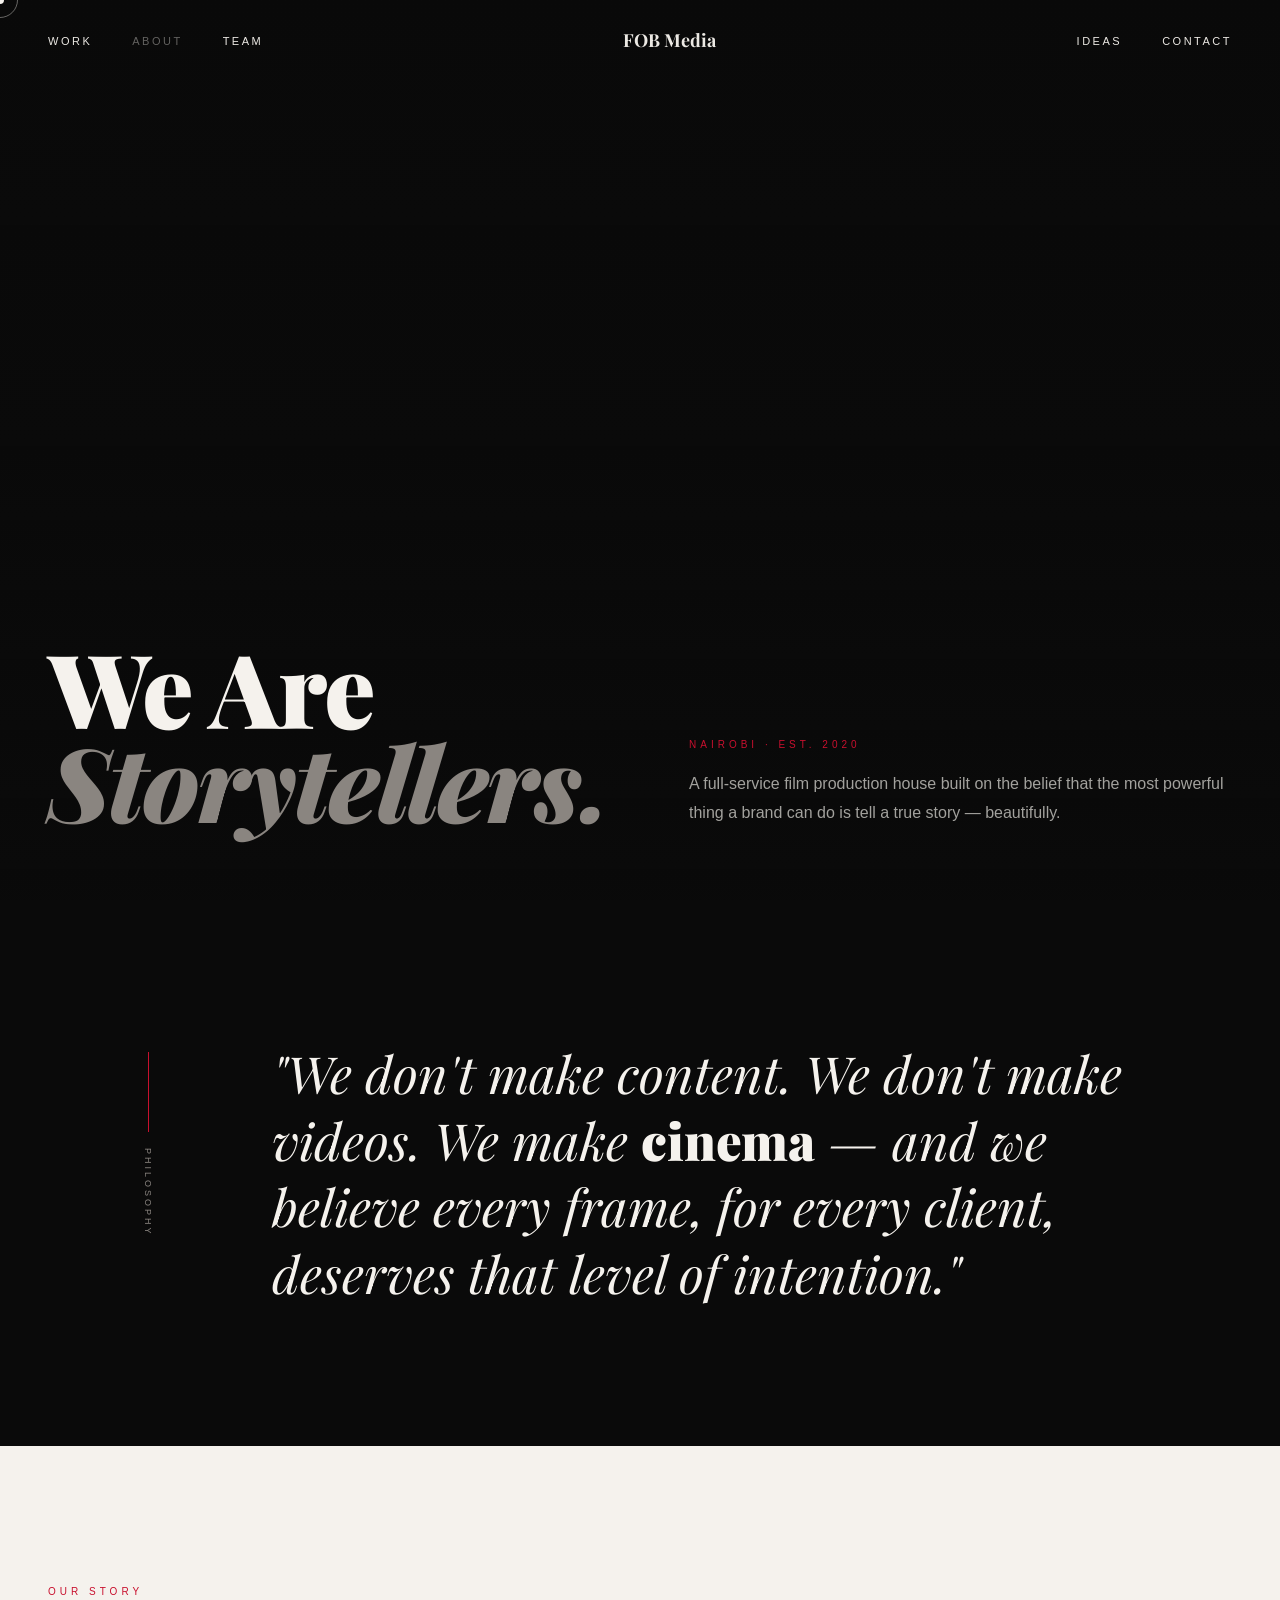
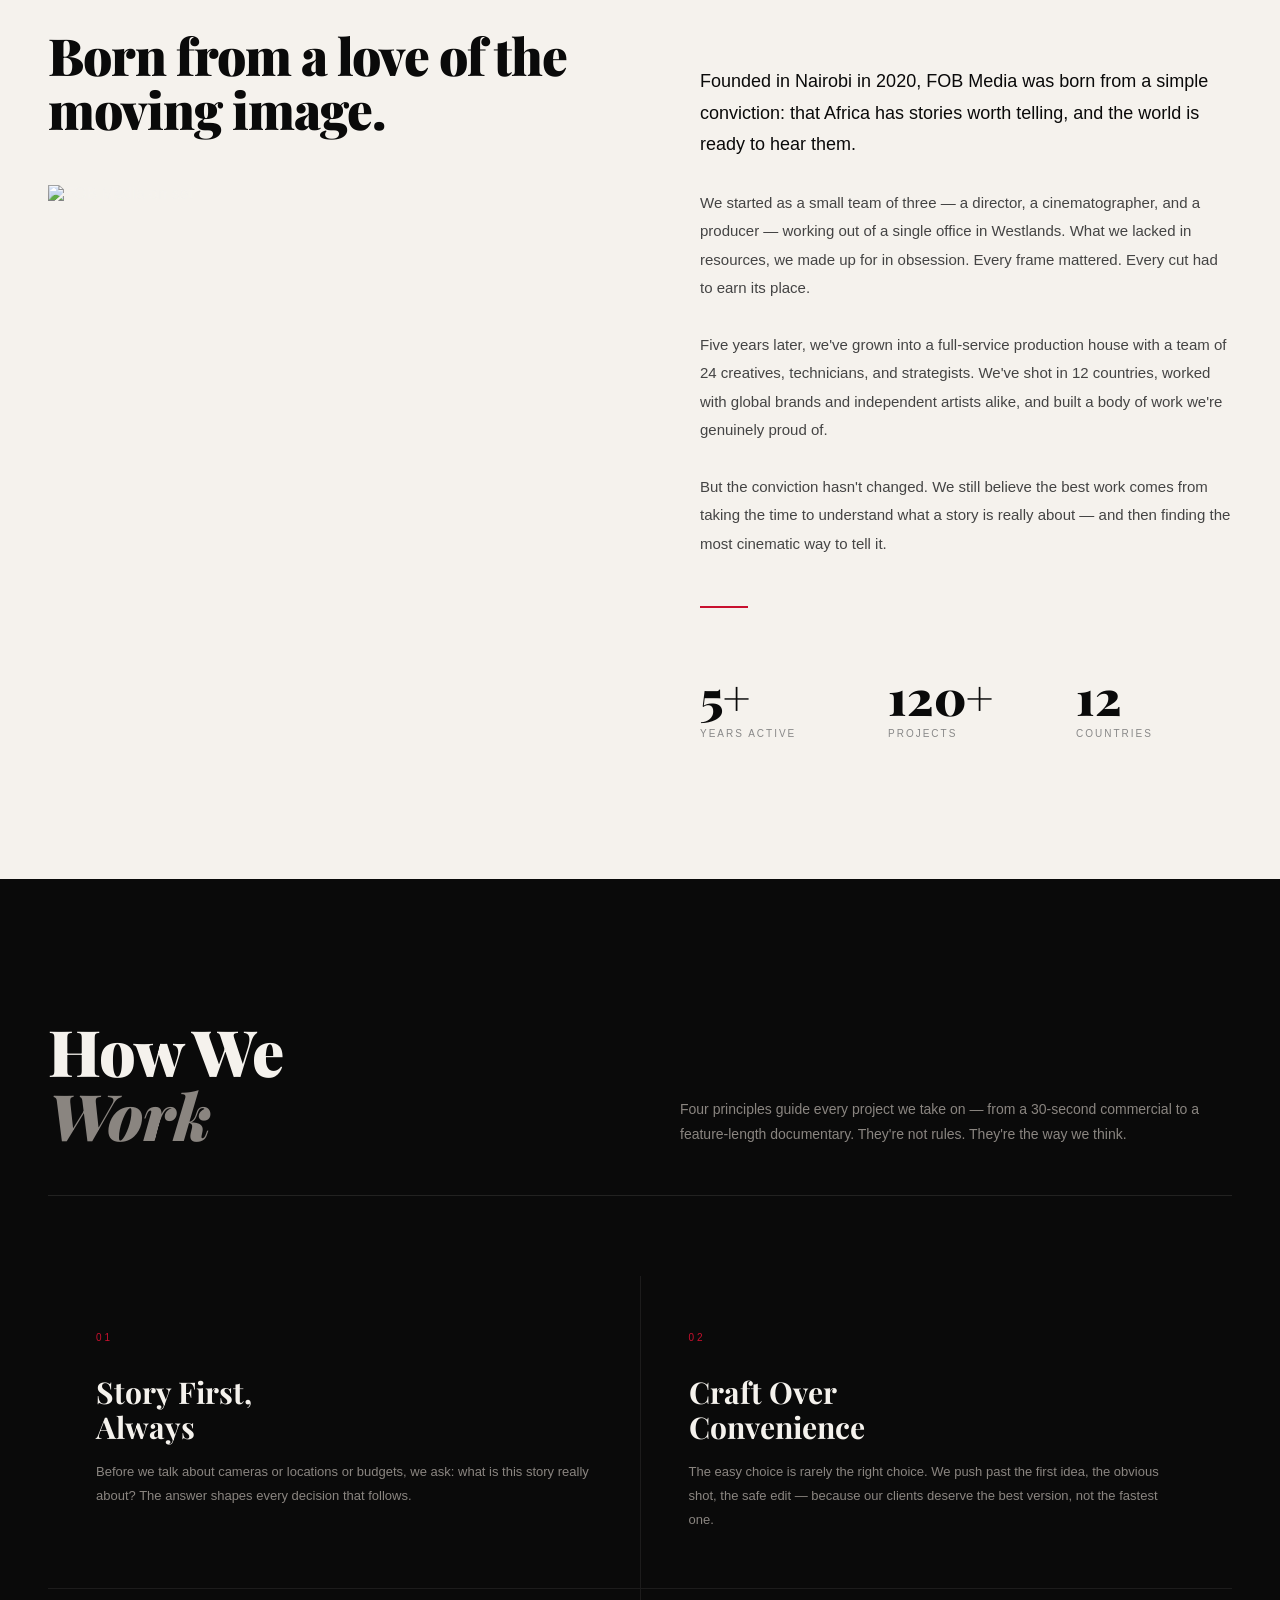
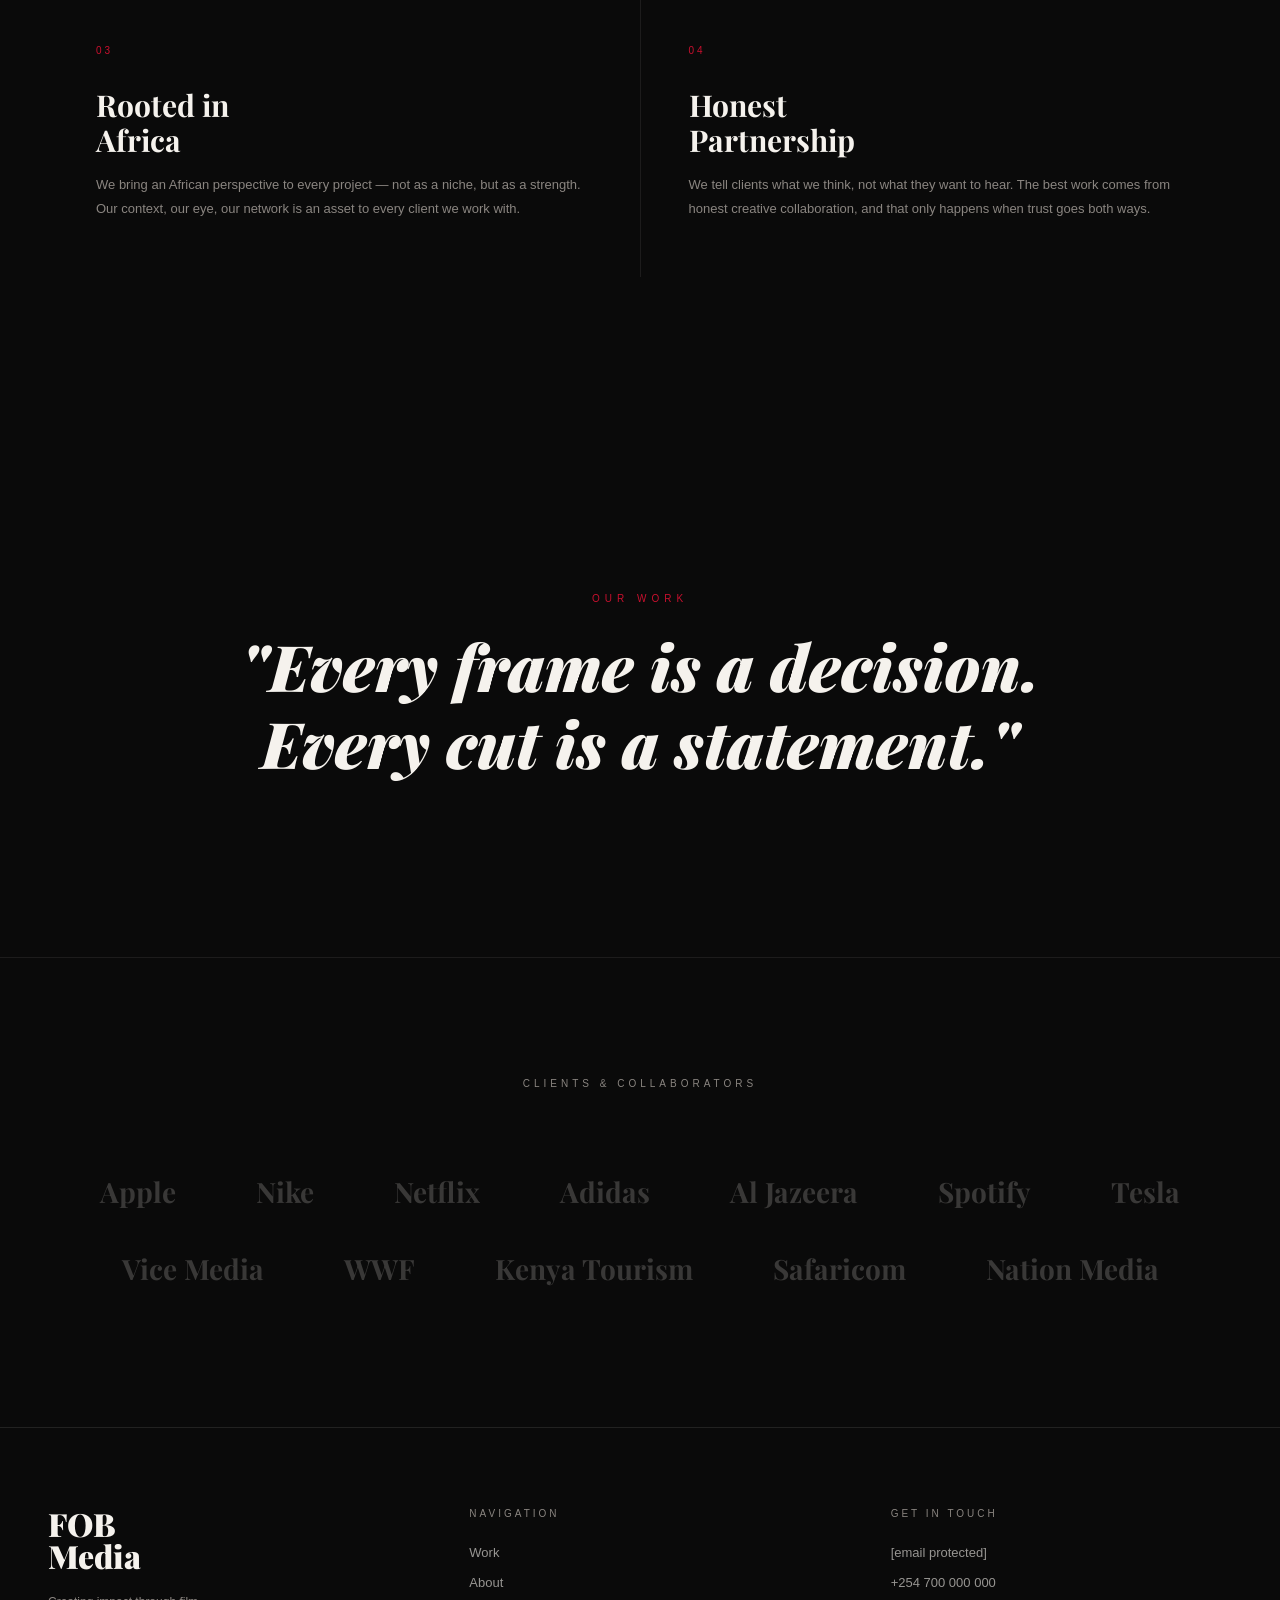
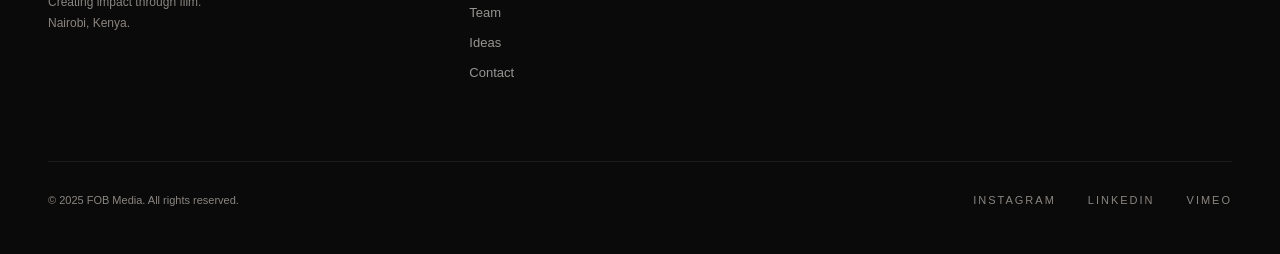
==== about.html @ 87cfe47f "Initial commit" ====
<!DOCTYPE html>
<html lang="en">
<head>
    <meta charset="UTF-8">
    <meta name="viewport" content="width=device-width, initial-scale=1.0">
    <title>About — FOB Media</title>
    <link href="https://fonts.googleapis.com/css2?family=Playfair+Display:ital,wght@0,400;0,700;0,900;1,400;1,700&display=swap" rel="stylesheet">
    <style>
        :root {
            --black: #0a0a0a;
            --white: #f5f2ed;
            --red: #c8102e;
            --gray: #8a8580;
            --font-serif: 'Playfair Display', 'Georgia', serif;
            --font-sans: 'Helvetica Neue', 'Arial', sans-serif;
        }

        * { margin: 0; padding: 0; box-sizing: border-box; }
        html { scroll-behavior: smooth; }

        body {
            font-family: var(--font-sans);
            background: var(--black);
            color: var(--white);
            overflow-x: hidden;
            cursor: none;
        }

        /* Cursor */
        .cursor {
            position: fixed;
            width: 8px; height: 8px;
            background: var(--white);
            border-radius: 50%;
            pointer-events: none;
            z-index: 9999;
            transform: translate(-50%, -50%);
            transition: width 0.3s, height 0.3s, background 0.3s;
        }
        .cursor-ring {
            position: fixed;
            width: 36px; height: 36px;
            border: 1px solid rgba(245,242,237,0.4);
            border-radius: 50%;
            pointer-events: none;
            z-index: 9998;
            transform: translate(-50%, -50%);
            transition: all 0.15s ease;
        }

        /* Nav */
        .main-nav {
            position: fixed;
            top: 0; left: 0; right: 0;
            z-index: 1000;
            padding: 28px 48px;
            display: flex;
            justify-content: space-between;
            align-items: center;
            mix-blend-mode: difference;
        }
        .nav-links { display: flex; gap: 40px; list-style: none; }
        .nav-links a {
            color: var(--white);
            text-decoration: none;
            font-size: 11px;
            letter-spacing: 2.5px;
            text-transform: uppercase;
            transition: opacity 0.3s;
        }
        .nav-links a:hover, .nav-links a.active { opacity: 0.4; }
        .nav-logo {
            font-family: var(--font-serif);
            font-size: 18px;
            font-weight: 700;
            color: var(--white);
            text-decoration: none;
        }

        /* ── HERO ── */
        .about-hero {
            position: relative;
            height: 100vh;
            display: flex;
            align-items: flex-end;
            overflow: hidden;
        }

        .about-hero-bg {
            position: absolute;
            inset: 0;
            background-image: url('https://images.unsplash.com/photo-1574717024653-61fd2cf4d44d?w=1800&h=1200&fit=crop&q=80');
            background-size: cover;
            background-position: center 30%;
            filter: grayscale(30%) brightness(0.6) contrast(1.1);
            transform: scale(1.04);
            animation: heroIn 1.8s cubic-bezier(0.4,0,0.2,1) forwards;
        }

        @keyframes heroIn {
            from { transform: scale(1.1); opacity: 0.5; }
            to   { transform: scale(1.04); opacity: 1; }
        }

        .about-hero-overlay {
            position: absolute;
            inset: 0;
            background: linear-gradient(to top,
                rgba(10,10,10,0.95) 0%,
                rgba(10,10,10,0.3) 50%,
                rgba(10,10,10,0.1) 100%);
        }

        .about-hero-content {
            position: relative;
            z-index: 2;
            padding: 0 48px 72px;
            width: 100%;
            display: grid;
            grid-template-columns: 1fr 1fr;
            gap: 80px;
            align-items: end;
        }

        .about-hero-title {
            font-family: var(--font-serif);
            font-size: clamp(56px, 8vw, 110px);
            font-weight: 900;
            line-height: 0.92;
            letter-spacing: -2px;
            color: var(--white);
            opacity: 0;
            animation: fadeUp 0.9s 0.7s ease forwards;
        }

        .about-hero-title em {
            font-style: italic;
            display: block;
            color: var(--gray);
        }

        .about-hero-right {
            opacity: 0;
            animation: fadeUp 0.9s 1s ease forwards;
        }

        .about-hero-label {
            font-size: 10px;
            letter-spacing: 4px;
            text-transform: uppercase;
            color: var(--red);
            margin-bottom: 20px;
        }

        .about-hero-text {
            font-size: 16px;
            line-height: 1.8;
            color: rgba(245,242,237,0.65);
        }

        @keyframes fadeUp {
            from { opacity: 0; transform: translateY(28px); }
            to   { opacity: 1; transform: translateY(0); }
        }

        /* ── PULL QUOTE ── */
        .pull-quote-section {
            padding: 140px 48px;
            display: grid;
            grid-template-columns: 120px 1fr;
            gap: 64px;
            max-width: 1200px;
            margin: 0 auto;
        }

        .pull-quote-line {
            display: flex;
            flex-direction: column;
            align-items: center;
            gap: 16px;
            padding-top: 12px;
        }

        .pull-quote-dash {
            width: 1px;
            height: 80px;
            background: var(--red);
        }

        .pull-quote-label {
            font-size: 9px;
            letter-spacing: 3px;
            text-transform: uppercase;
            color: var(--gray);
            writing-mode: vertical-rl;
        }

        .pull-quote-text {
            font-family: var(--font-serif);
            font-size: clamp(28px, 4vw, 52px);
            font-weight: 400;
            font-style: italic;
            line-height: 1.3;
            color: var(--white);
        }

        .pull-quote-text strong {
            font-style: normal;
            font-weight: 900;
            color: var(--white);
        }

        /* ── STORY SECTION ── */
        .story-section {
            background: var(--white);
            padding: 140px 48px;
        }

        .story-grid {
            max-width: 1300px;
            margin: 0 auto;
            display: grid;
            grid-template-columns: 1fr 1fr;
            gap: 120px;
            align-items: start;
        }

        .story-left {}

        .story-eyebrow {
            font-size: 10px;
            letter-spacing: 4px;
            text-transform: uppercase;
            color: var(--red);
            margin-bottom: 32px;
        }

        .story-heading {
            font-family: var(--font-serif);
            font-size: clamp(36px, 4vw, 56px);
            font-weight: 900;
            line-height: 1.05;
            letter-spacing: -1px;
            color: var(--black);
            margin-bottom: 48px;
        }

        .story-image {
            width: 100%;
            aspect-ratio: 4/5;
            object-fit: cover;
            filter: grayscale(15%);
        }

        .story-right {
            padding-top: 80px;
        }

        .story-body p {
            font-size: 15px;
            line-height: 1.9;
            color: #444;
            margin-bottom: 28px;
        }

        .story-body p:first-child {
            font-size: 18px;
            line-height: 1.75;
            color: var(--black);
            font-weight: 400;
        }

        .story-divider {
            width: 48px;
            height: 2px;
            background: var(--red);
            margin: 48px 0;
        }

        .story-stat-row {
            display: grid;
            grid-template-columns: repeat(3, 1fr);
            gap: 32px;
            margin-top: 64px;
        }

        .story-stat {}

        .story-stat-number {
            font-family: var(--font-serif);
            font-size: 48px;
            font-weight: 900;
            color: var(--black);
            line-height: 1;
            margin-bottom: 8px;
        }

        .story-stat-label {
            font-size: 10px;
            letter-spacing: 2px;
            text-transform: uppercase;
            color: #888;
        }

        /* ── VALUES ── */
        .values-section {
            padding: 140px 48px;
            max-width: 1300px;
            margin: 0 auto;
        }

        .values-header {
            display: grid;
            grid-template-columns: 1fr 1fr;
            gap: 80px;
            align-items: end;
            margin-bottom: 80px;
            border-bottom: 1px solid rgba(245,242,237,0.1);
            padding-bottom: 48px;
        }

        .values-title {
            font-family: var(--font-serif);
            font-size: clamp(40px, 5vw, 64px);
            font-weight: 900;
            line-height: 1.0;
            letter-spacing: -1px;
        }

        .values-title em { font-style: italic; color: var(--gray); }

        .values-intro {
            font-size: 14px;
            line-height: 1.8;
            color: var(--gray);
        }

        .values-grid {
            display: grid;
            grid-template-columns: repeat(2, 1fr);
            gap: 1px;
            background: rgba(245,242,237,0.08);
        }

        .value-item {
            background: var(--black);
            padding: 56px 48px;
            transition: background 0.4s;
        }

        .value-item:hover { background: #111; }

        .value-number {
            font-size: 10px;
            letter-spacing: 3px;
            color: var(--red);
            margin-bottom: 32px;
        }

        .value-name {
            font-family: var(--font-serif);
            font-size: 30px;
            font-weight: 700;
            color: var(--white);
            margin-bottom: 16px;
            line-height: 1.15;
        }

        .value-desc {
            font-size: 13px;
            line-height: 1.85;
            color: var(--gray);
        }

        /* ── PARALLAX BAND ── */
        .parallax-band {
            position: relative;
            height: 60vh;
            overflow: hidden;
            display: flex;
            align-items: center;
            justify-content: center;
        }

        .parallax-band-bg {
            position: absolute;
            inset: -20%;
            background-image: url('https://images.unsplash.com/photo-1485846234645-a62644f84728?w=1800&h=900&fit=crop&q=80');
            background-size: cover;
            background-position: center;
            background-attachment: fixed;
            filter: grayscale(50%) brightness(0.25);
        }

        .parallax-band-text {
            position: relative;
            z-index: 2;
            text-align: center;
        }

        .parallax-band-text p {
            font-size: 10px;
            letter-spacing: 5px;
            text-transform: uppercase;
            color: var(--red);
            margin-bottom: 24px;
        }

        .parallax-band-text h2 {
            font-family: var(--font-serif);
            font-size: clamp(32px, 5vw, 72px);
            font-weight: 900;
            font-style: italic;
            color: var(--white);
            line-height: 1.2;
            max-width: 800px;
        }

        /* ── CLIENTS ── */
        .clients-section {
            padding: 120px 48px;
            border-top: 1px solid rgba(245,242,237,0.08);
        }

        .clients-label {
            font-size: 10px;
            letter-spacing: 4px;
            text-transform: uppercase;
            color: var(--gray);
            text-align: center;
            margin-bottom: 64px;
        }

        .clients-row {
            display: flex;
            justify-content: center;
            flex-wrap: wrap;
            gap: 0;
        }

        .client-name {
            font-family: var(--font-serif);
            font-size: clamp(18px, 2.5vw, 28px);
            font-weight: 700;
            color: rgba(245,242,237,0.2);
            padding: 20px 40px;
            transition: color 0.4s;
            cursor: default;
        }

        .client-name:hover { color: var(--white); }

        /* ── FOOTER ── */
        footer {
            background: var(--black);
            border-top: 1px solid rgba(245,242,237,0.1);
            padding: 80px 48px 48px;
        }

        .footer-top {
            display: grid;
            grid-template-columns: 1fr 1fr 1fr;
            gap: 80px;
            margin-bottom: 80px;
        }

        .footer-brand {
            font-family: var(--font-serif);
            font-size: 32px;
            font-weight: 900;
            color: var(--white);
            line-height: 1;
            margin-bottom: 20px;
        }

        .footer-tagline { font-size: 12px; color: var(--gray); line-height: 1.7; }

        .footer-col-title {
            font-size: 10px;
            letter-spacing: 3px;
            text-transform: uppercase;
            color: var(--gray);
            margin-bottom: 24px;
        }

        .footer-links { list-style: none; display: flex; flex-direction: column; gap: 12px; }

        .footer-links a {
            color: rgba(245,242,237,0.6);
            text-decoration: none;
            font-size: 13px;
            transition: color 0.3s;
        }

        .footer-links a:hover { color: var(--white); }

        .footer-bottom {
            border-top: 1px solid rgba(245,242,237,0.08);
            padding-top: 32px;
            display: flex;
            justify-content: space-between;
            align-items: center;
        }

        .footer-copy { font-size: 11px; color: var(--gray); }
        .footer-social { display: flex; gap: 32px; }
        .footer-social a {
            font-size: 11px;
            letter-spacing: 2px;
            text-transform: uppercase;
            color: var(--gray);
            text-decoration: none;
            transition: color 0.3s;
        }
        .footer-social a:hover { color: var(--white); }

        /* Responsive */
        @media (max-width: 1024px) {
            .about-hero-content { grid-template-columns: 1fr; gap: 32px; }
            .story-grid { grid-template-columns: 1fr; gap: 60px; }
            .story-right { padding-top: 0; }
            .values-header { grid-template-columns: 1fr; gap: 32px; }
            .values-grid { grid-template-columns: 1fr; }
            .footer-top { grid-template-columns: 1fr 1fr; gap: 40px; }
            .pull-quote-section { grid-template-columns: 1fr; }
            .pull-quote-line { display: none; }
        }

        @media (max-width: 768px) {
            .main-nav { padding: 20px 24px; }
            .nav-links { gap: 20px; }
            .about-hero-content { padding: 0 24px 48px; }
            .pull-quote-section { padding: 80px 24px; }
            .story-section { padding: 80px 24px; }
            .values-section { padding: 80px 24px; }
            .clients-section { padding: 80px 24px; }
            .story-stat-row { grid-template-columns: repeat(3, 1fr); gap: 16px; }
            .footer-top { grid-template-columns: 1fr; gap: 40px; }
            .footer-bottom { flex-direction: column; gap: 20px; }
            .client-name { padding: 12px 20px; }
        }
    </style>
</head>
<body>

    <div class="cursor" id="cursor"></div>
    <div class="cursor-ring" id="cursorRing"></div>

    <!-- Nav -->
    <nav class="main-nav">
        <ul class="nav-links">
            <li><a href="work.html">Work</a></li>
            <li><a href="about.html" class="active">About</a></li>
            <li><a href="team.html">Team</a></li>
            
        </ul>
        <a href="index.html" class="nav-logo">FOB Media</a>
        <ul class="nav-links">
            <li><a href="ideas.html">Ideas</a></li>
            <li><a href="contact.html">Contact</a></li>
        </ul>
    </nav>

    <!-- Hero -->
    <section class="about-hero">
        <div class="about-hero-bg"></div>
        <div class="about-hero-overlay"></div>
        <div class="about-hero-content">
            <h1 class="about-hero-title">We Are<br><em>Storytellers.</em></h1>
            <div class="about-hero-right">
                <p class="about-hero-label">Nairobi · Est. 2020</p>
                <p class="about-hero-text">A full-service film production house built on the belief that the most powerful thing a brand can do is tell a true story — beautifully.</p>
            </div>
        </div>
    </section>

    <!-- Pull Quote -->
    <section class="pull-quote-section">
        <div class="pull-quote-line">
            <div class="pull-quote-dash"></div>
            <span class="pull-quote-label">Philosophy</span>
        </div>
        <blockquote class="pull-quote-text">
            "We don't make content. We don't make videos. We make <strong>cinema</strong> — and we believe every frame, for every client, deserves that level of intention."
        </blockquote>
    </section>

    <!-- Story -->
    <section class="story-section">
        <div class="story-grid">
            <div class="story-left">
                <p class="story-eyebrow">Our Story</p>
                <h2 class="story-heading">Born from a love of the moving image.</h2>
                <img
                    src="https://images.unsplash.com/photo-1518929458119-e5bf444c30f4?w=900&h=1100&fit=crop&q=80"
                    alt="FOB Media on set"
                    class="story-image"
                    loading="lazy"
                >
            </div>
            <div class="story-right">
                <div class="story-body">
                    <p>Founded in Nairobi in 2020, FOB Media was born from a simple conviction: that Africa has stories worth telling, and the world is ready to hear them.</p>
                    <p>We started as a small team of three — a director, a cinematographer, and a producer — working out of a single office in Westlands. What we lacked in resources, we made up for in obsession. Every frame mattered. Every cut had to earn its place.</p>
                    <p>Five years later, we've grown into a full-service production house with a team of 24 creatives, technicians, and strategists. We've shot in 12 countries, worked with global brands and independent artists alike, and built a body of work we're genuinely proud of.</p>
                    <p>But the conviction hasn't changed. We still believe the best work comes from taking the time to understand what a story is really about — and then finding the most cinematic way to tell it.</p>
                </div>
                <div class="story-divider"></div>
                <div class="story-stat-row">
                    <div class="story-stat">
                        <div class="story-stat-number">5+</div>
                        <div class="story-stat-label">Years Active</div>
                    </div>
                    <div class="story-stat">
                        <div class="story-stat-number">120+</div>
                        <div class="story-stat-label">Projects</div>
                    </div>
                    <div class="story-stat">
                        <div class="story-stat-number">12</div>
                        <div class="story-stat-label">Countries</div>
                    </div>
                </div>
            </div>
        </div>
    </section>

    <!-- Values -->
    <section class="values-section">
        <div class="values-header">
            <h2 class="values-title">How We<br><em>Work</em></h2>
            <p class="values-intro">Four principles guide every project we take on — from a 30-second commercial to a feature-length documentary. They're not rules. They're the way we think.</p>
        </div>
        <div class="values-grid">
            <div class="value-item">
                <p class="value-number">01</p>
                <h3 class="value-name">Story First,<br>Always</h3>
                <p class="value-desc">Before we talk about cameras or locations or budgets, we ask: what is this story really about? The answer shapes every decision that follows.</p>
            </div>
            <div class="value-item">
                <p class="value-number">02</p>
                <h3 class="value-name">Craft Over<br>Convenience</h3>
                <p class="value-desc">The easy choice is rarely the right choice. We push past the first idea, the obvious shot, the safe edit — because our clients deserve the best version, not the fastest one.</p>
            </div>
            <div class="value-item">
                <p class="value-number">03</p>
                <h3 class="value-name">Rooted in<br>Africa</h3>
                <p class="value-desc">We bring an African perspective to every project — not as a niche, but as a strength. Our context, our eye, our network is an asset to every client we work with.</p>
            </div>
            <div class="value-item">
                <p class="value-number">04</p>
                <h3 class="value-name">Honest<br>Partnership</h3>
                <p class="value-desc">We tell clients what we think, not what they want to hear. The best work comes from honest creative collaboration, and that only happens when trust goes both ways.</p>
            </div>
        </div>
    </section>

    <!-- Parallax Band -->
    <div class="parallax-band">
        <div class="parallax-band-bg"></div>
        <div class="parallax-band-text">
            <p>Our Work</p>
            <h2>"Every frame is a decision.<br>Every cut is a statement."</h2>
        </div>
    </div>

    <!-- Clients -->
    <section class="clients-section">
        <p class="clients-label">Clients &amp; Collaborators</p>
        <div class="clients-row">
            <span class="client-name">Apple</span>
            <span class="client-name">Nike</span>
            <span class="client-name">Netflix</span>
            <span class="client-name">Adidas</span>
            <span class="client-name">Al Jazeera</span>
            <span class="client-name">Spotify</span>
            <span class="client-name">Tesla</span>
            <span class="client-name">Vice Media</span>
            <span class="client-name">WWF</span>
            <span class="client-name">Kenya Tourism</span>
            <span class="client-name">Safaricom</span>
            <span class="client-name">Nation Media</span>
        </div>
    </section>

    <!-- Footer -->
    <footer>
        <div class="footer-top">
            <div>
                <div class="footer-brand">FOB<br>Media</div>
                <p class="footer-tagline">Creating impact through film.<br>Nairobi, Kenya.</p>
            </div>
            <div>
                <p class="footer-col-title">Navigation</p>
                <ul class="footer-links">
                    <li><a href="work.html">Work</a></li>
                    <li><a href="about.html">About</a></li>
                    <li><a href="team.html">Team</a></li>
                    <li><a href="ideas.html">Ideas</a></li>
                    <li><a href="contact.html">Contact</a></li>
                </ul>
            </div>
            <div>
                <p class="footer-col-title">Get In Touch</p>
                <ul class="footer-links">
                    <li><a href="/cdn-cgi/l/email-protection#a7cfc2cbcbc8e7c1c8c5cac2c3cec689c4c8ca"><span class="__cf_email__" data-cfemail="472f222b2b28072128252a22232e266924282a">[email&#160;protected]</span></a></li>
                    <li><a href="tel:+254700000000">+254 700 000 000</a></li>
                </ul>
            </div>
        </div>
        <div class="footer-bottom">
            <p class="footer-copy">© 2025 FOB Media. All rights reserved.</p>
            <div class="footer-social">
                <a href="#">Instagram</a>
                <a href="#">LinkedIn</a>
                <a href="#">Vimeo</a>
            </div>
        </div>
    </footer>

    <script data-cfasync="false" src="/cdn-cgi/scripts/5c5dd728/cloudflare-static/email-decode.min.js"></script><script>
        // Cursor
        const cursor = document.getElementById('cursor');
        const cursorRing = document.getElementById('cursorRing');
        let mouseX = 0, mouseY = 0, ringX = 0, ringY = 0;
        document.addEventListener('mousemove', e => {
            mouseX = e.clientX; mouseY = e.clientY;
            cursor.style.left = mouseX + 'px';
            cursor.style.top = mouseY + 'px';
        });
        function animateRing() {
            ringX += (mouseX - ringX) * 0.12;
            ringY += (mouseY - ringY) * 0.12;
            cursorRing.style.left = ringX + 'px';
            cursorRing.style.top = ringY + 'px';
            requestAnimationFrame(animateRing);
        }
        animateRing();

        // Scroll fade-in
        const observer = new IntersectionObserver(entries => {
            entries.forEach(entry => {
                if (entry.isIntersecting) {
                    entry.target.style.opacity = '1';
                    entry.target.style.transform = 'translateY(0)';
                }
            });
        }, { threshold: 0.12 });

        document.querySelectorAll('.value-item, .story-stat, .client-name').forEach((el, i) => {
            el.style.opacity = '0';
            el.style.transform = 'translateY(24px)';
            el.style.transition = `opacity 0.7s ${i * 0.07}s ease, transform 0.7s ${i * 0.07}s ease`;
            observer.observe(el);
        });

        // Animated stat counters
        function animateCounter(el, target, suffix = '') {
            let start = 0;
            const duration = 1200;
            const step = timestamp => {
                if (!start) start = timestamp;
                const progress = Math.min((timestamp - start) / duration, 1);
                const eased = 1 - Math.pow(1 - progress, 3);
                el.textContent = Math.floor(eased * target) + suffix;
                if (progress < 1) requestAnimationFrame(step);
            };
            requestAnimationFrame(step);
        }

        const statObserver = new IntersectionObserver(entries => {
            entries.forEach(entry => {
                if (entry.isIntersecting) {
                    const el = entry.target;
                    const raw = el.dataset.count;
                    const suffix = el.dataset.suffix || '';
                    animateCounter(el, parseInt(raw), suffix);
                    statObserver.unobserve(el);
                }
            });
        }, { threshold: 0.5 });

        document.querySelectorAll('.story-stat-number').forEach(el => {
            const text = el.textContent.trim();
        })
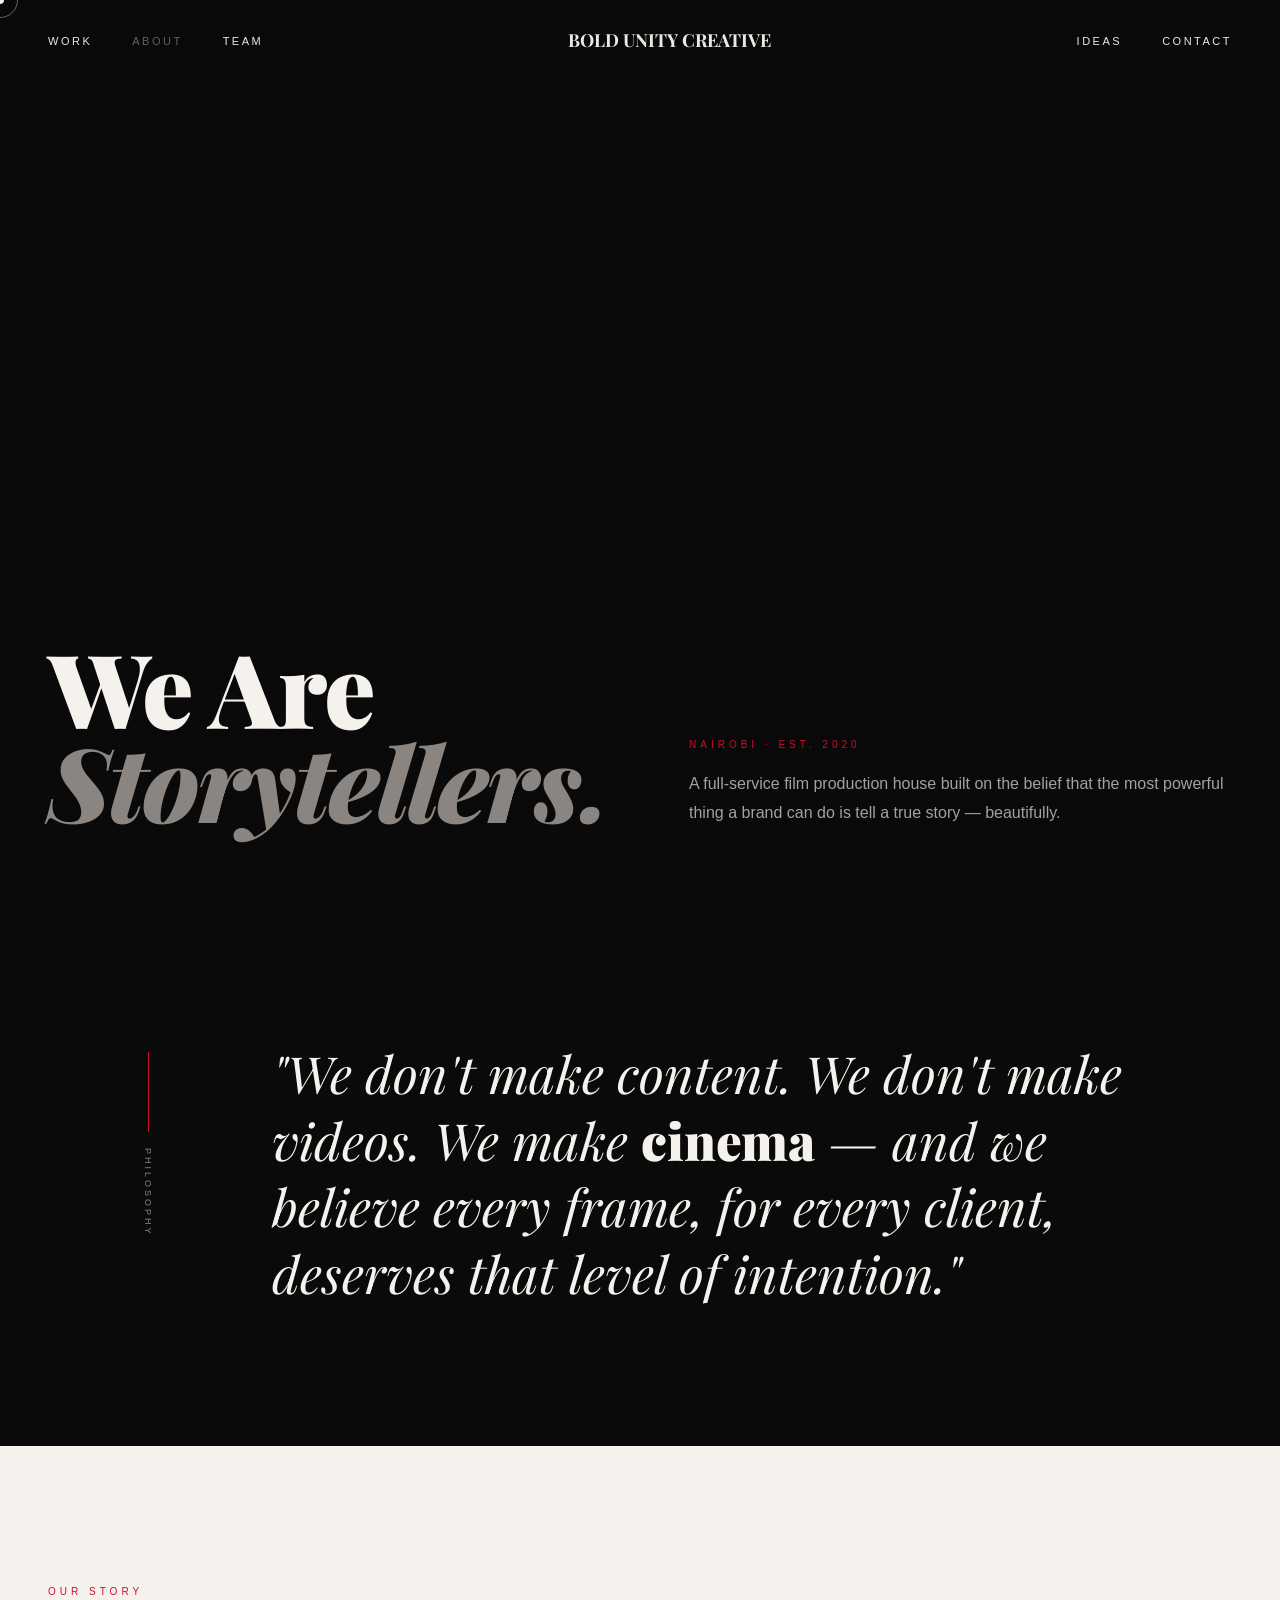
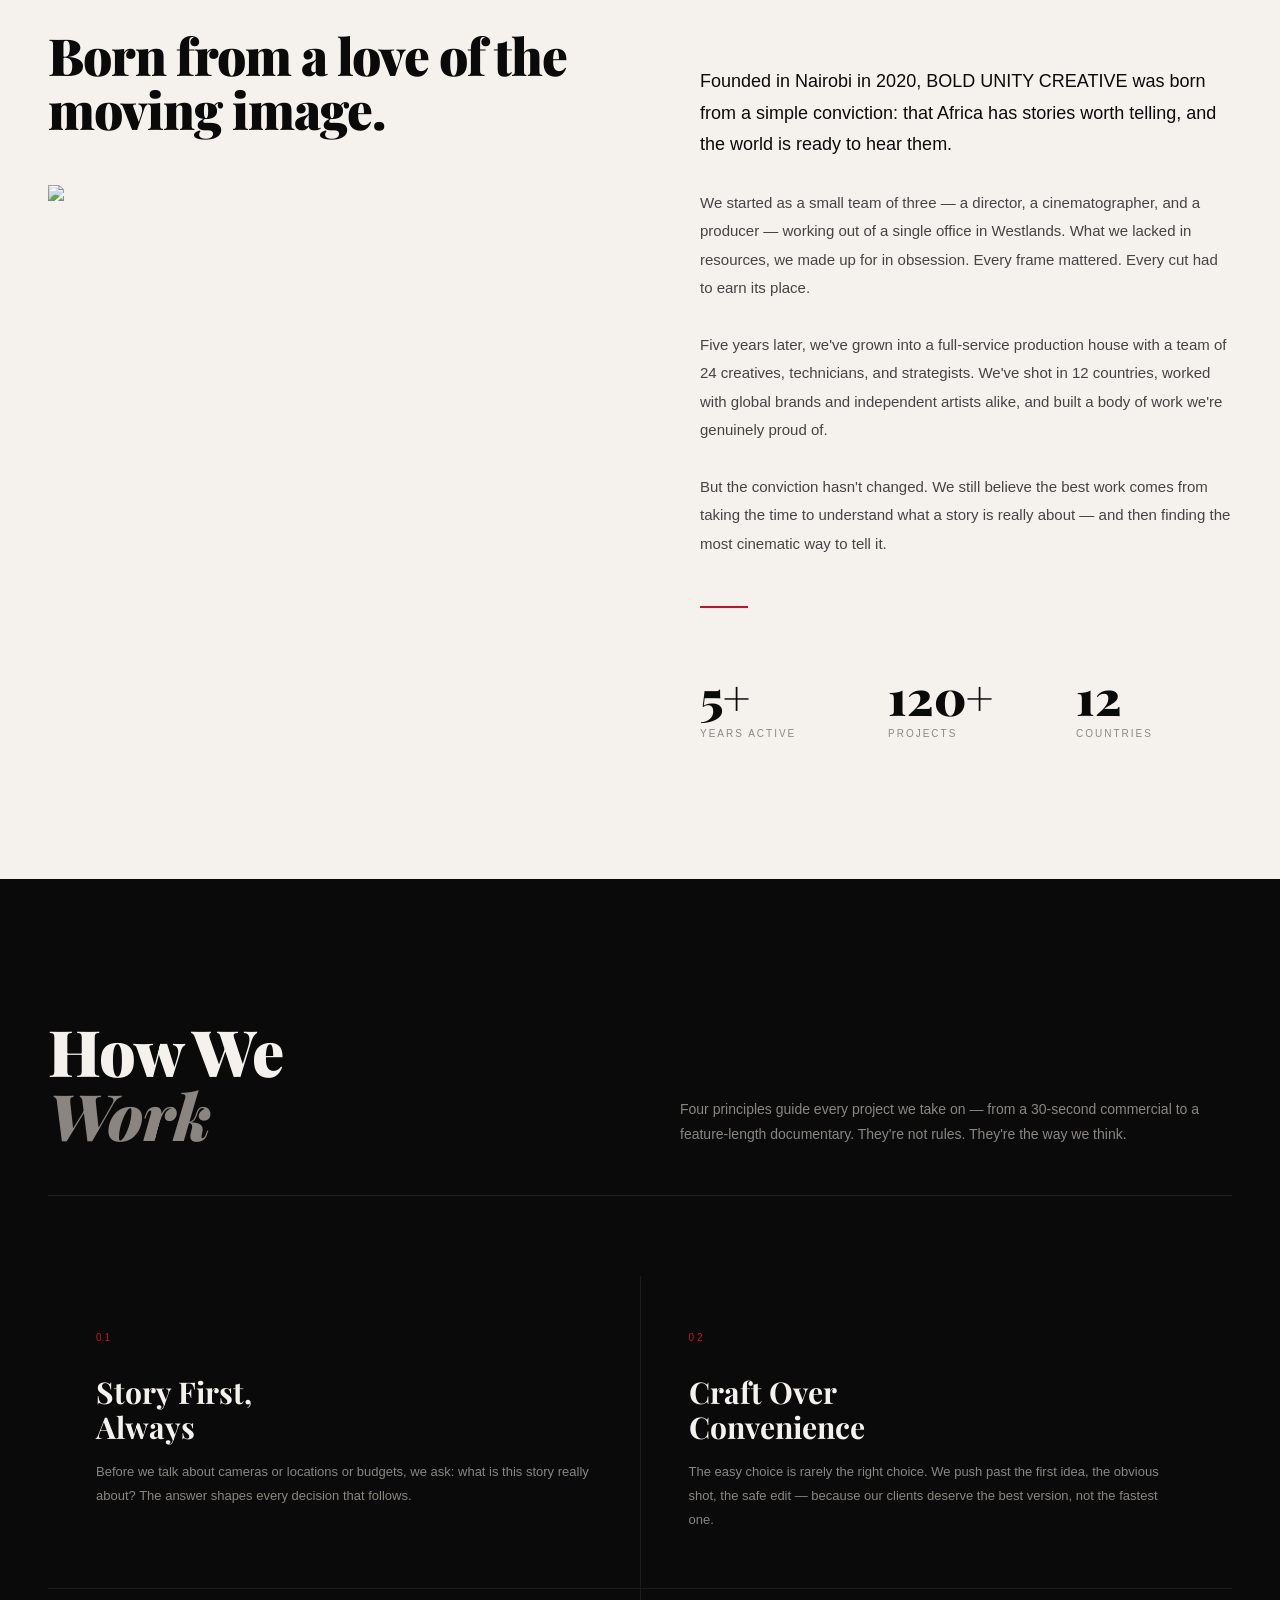
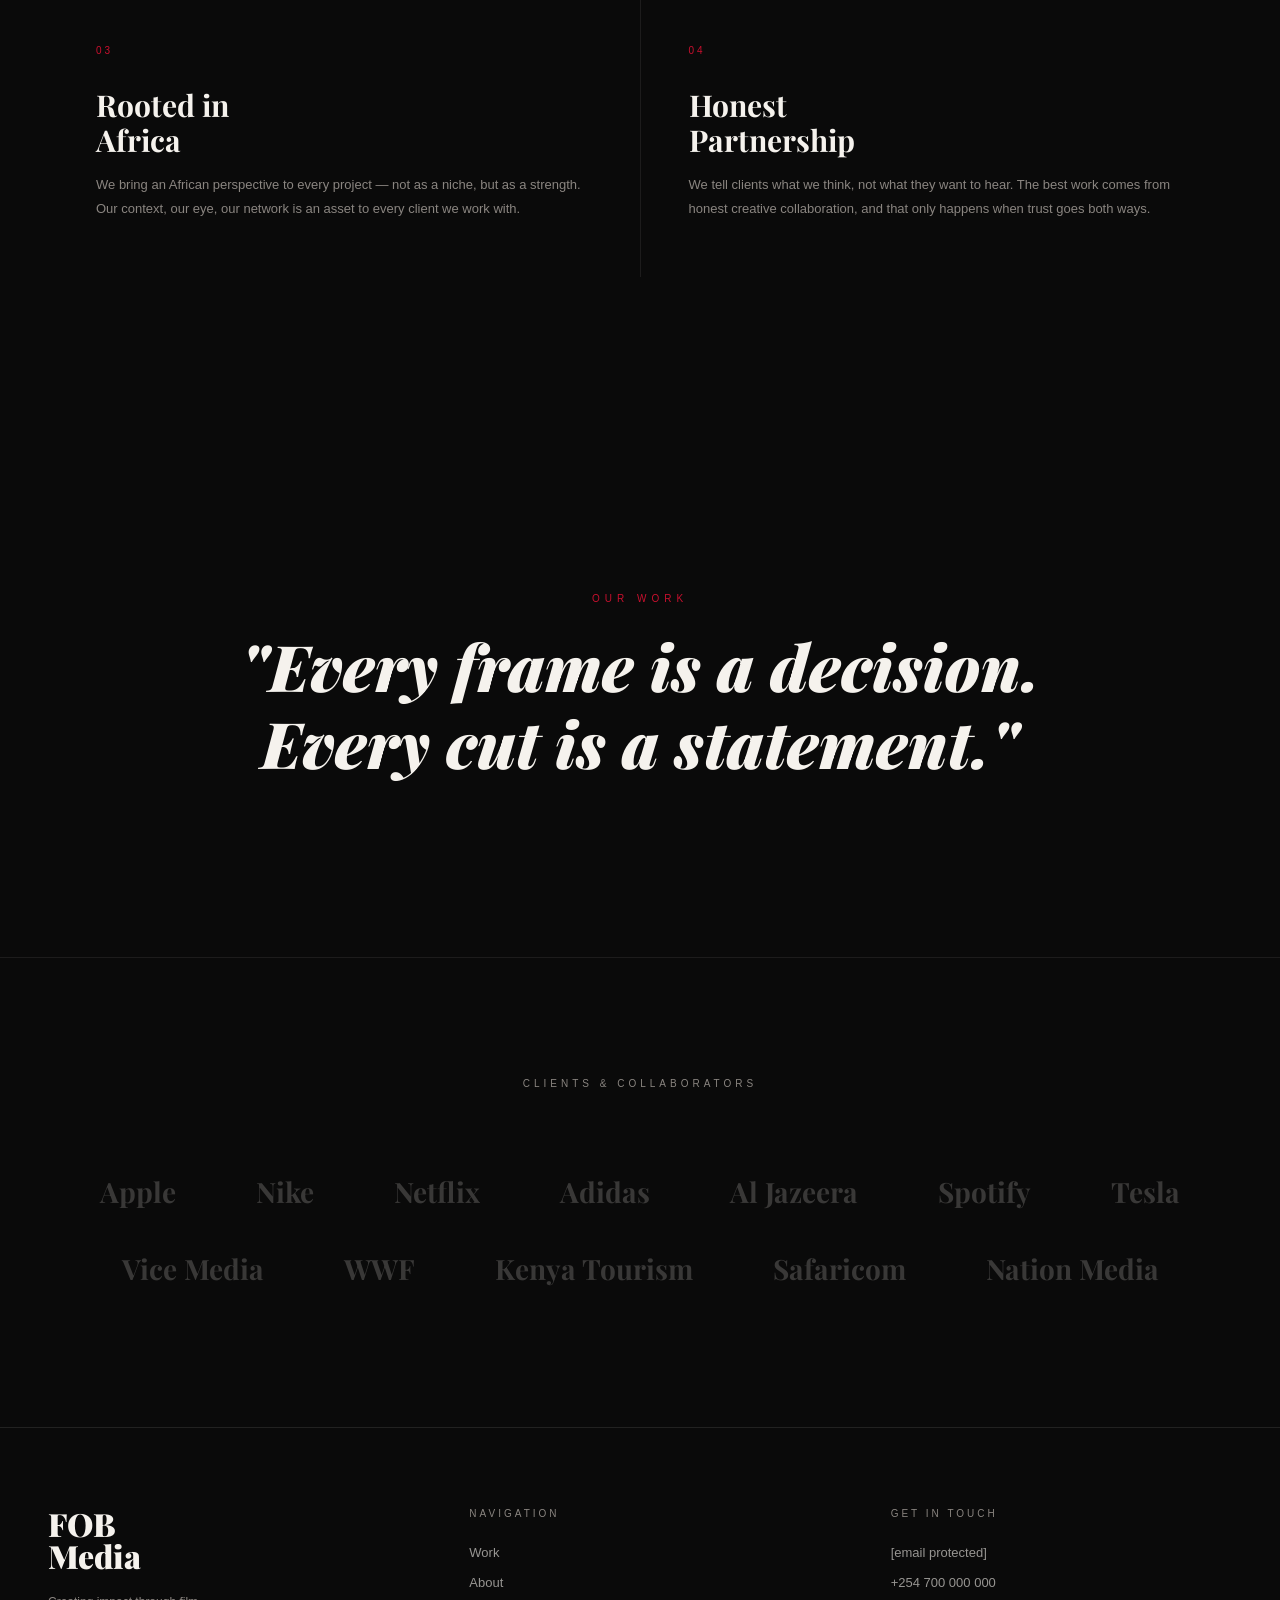
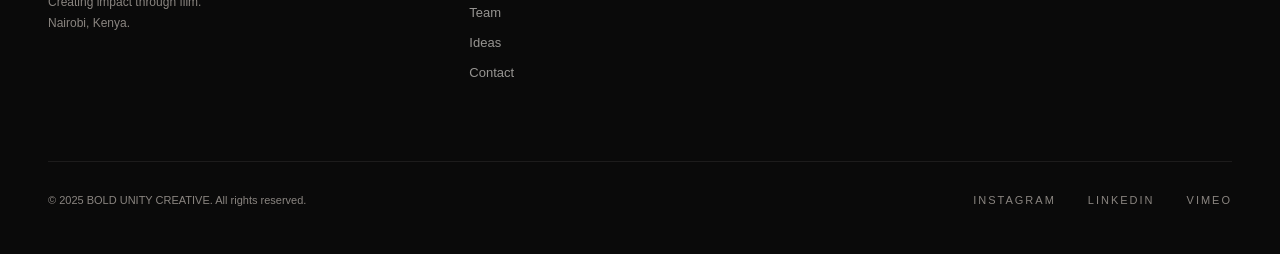
==== commit 17b55dbe: "Initial commit - BOLD UNITY CREATIVE" ====
--- a/about.html
+++ b/about.html
@@ -3,7 +3,7 @@
 <head>
     <meta charset="UTF-8">
     <meta name="viewport" content="width=device-width, initial-scale=1.0">
-    <title>About — FOB Media</title>
+    <title>About — BOLD UNITY CREATIVE</title>
     <link href="https://fonts.googleapis.com/css2?family=Playfair+Display:ital,wght@0,400;0,700;0,900;1,400;1,700&display=swap" rel="stylesheet">
     <style>
         :root {
@@ -554,7 +554,7 @@
             <li><a href="team.html">Team</a></li>
             
         </ul>
-        <a href="index.html" class="nav-logo">FOB Media</a>
+        <a href="index.html" class="nav-logo">BOLD UNITY CREATIVE</a>
         <ul class="nav-links">
             <li><a href="ideas.html">Ideas</a></li>
             <li><a href="contact.html">Contact</a></li>
@@ -593,14 +593,14 @@
                 <h2 class="story-heading">Born from a love of the moving image.</h2>
                 <img
                     src="https://images.unsplash.com/photo-1518929458119-e5bf444c30f4?w=900&h=1100&fit=crop&q=80"
-                    alt="FOB Media on set"
+                    alt="BOLD UNITY CREATIVE on set"
                     class="story-image"
                     loading="lazy"
                 >
             </div>
             <div class="story-right">
                 <div class="story-body">
-                    <p>Founded in Nairobi in 2020, FOB Media was born from a simple conviction: that Africa has stories worth telling, and the world is ready to hear them.</p>
+                    <p>Founded in Nairobi in 2020, BOLD UNITY CREATIVE was born from a simple conviction: that Africa has stories worth telling, and the world is ready to hear them.</p>
                     <p>We started as a small team of three — a director, a cinematographer, and a producer — working out of a single office in Westlands. What we lacked in resources, we made up for in obsession. Every frame mattered. Every cut had to earn its place.</p>
                     <p>Five years later, we've grown into a full-service production house with a team of 24 creatives, technicians, and strategists. We've shot in 12 countries, worked with global brands and independent artists alike, and built a body of work we're genuinely proud of.</p>
                     <p>But the conviction hasn't changed. We still believe the best work comes from taking the time to understand what a story is really about — and then finding the most cinematic way to tell it.</p>
@@ -708,7 +708,7 @@
             </div>
         </div>
         <div class="footer-bottom">
-            <p class="footer-copy">© 2025 FOB Media. All rights reserved.</p>
+            <p class="footer-copy">© 2025 BOLD UNITY CREATIVE. All rights reserved.</p>
             <div class="footer-social">
                 <a href="#">Instagram</a>
                 <a href="#">LinkedIn</a>
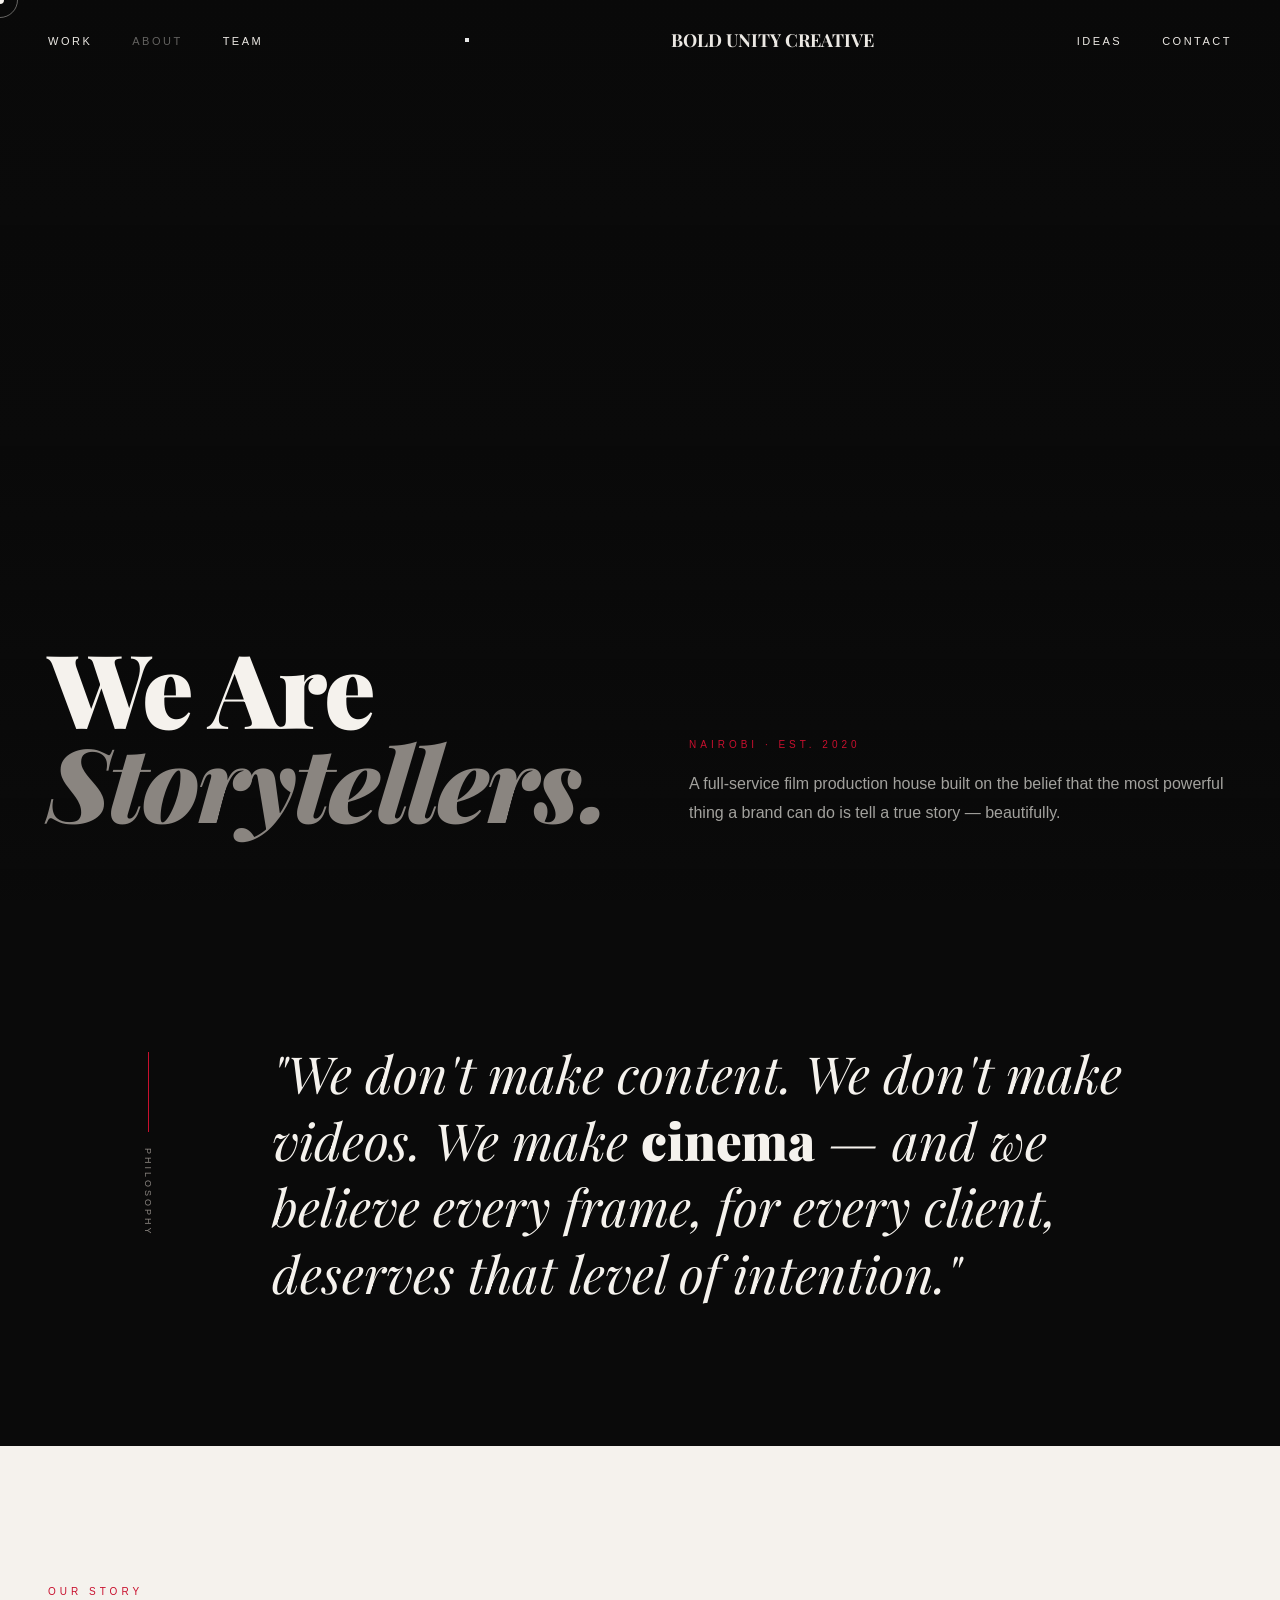
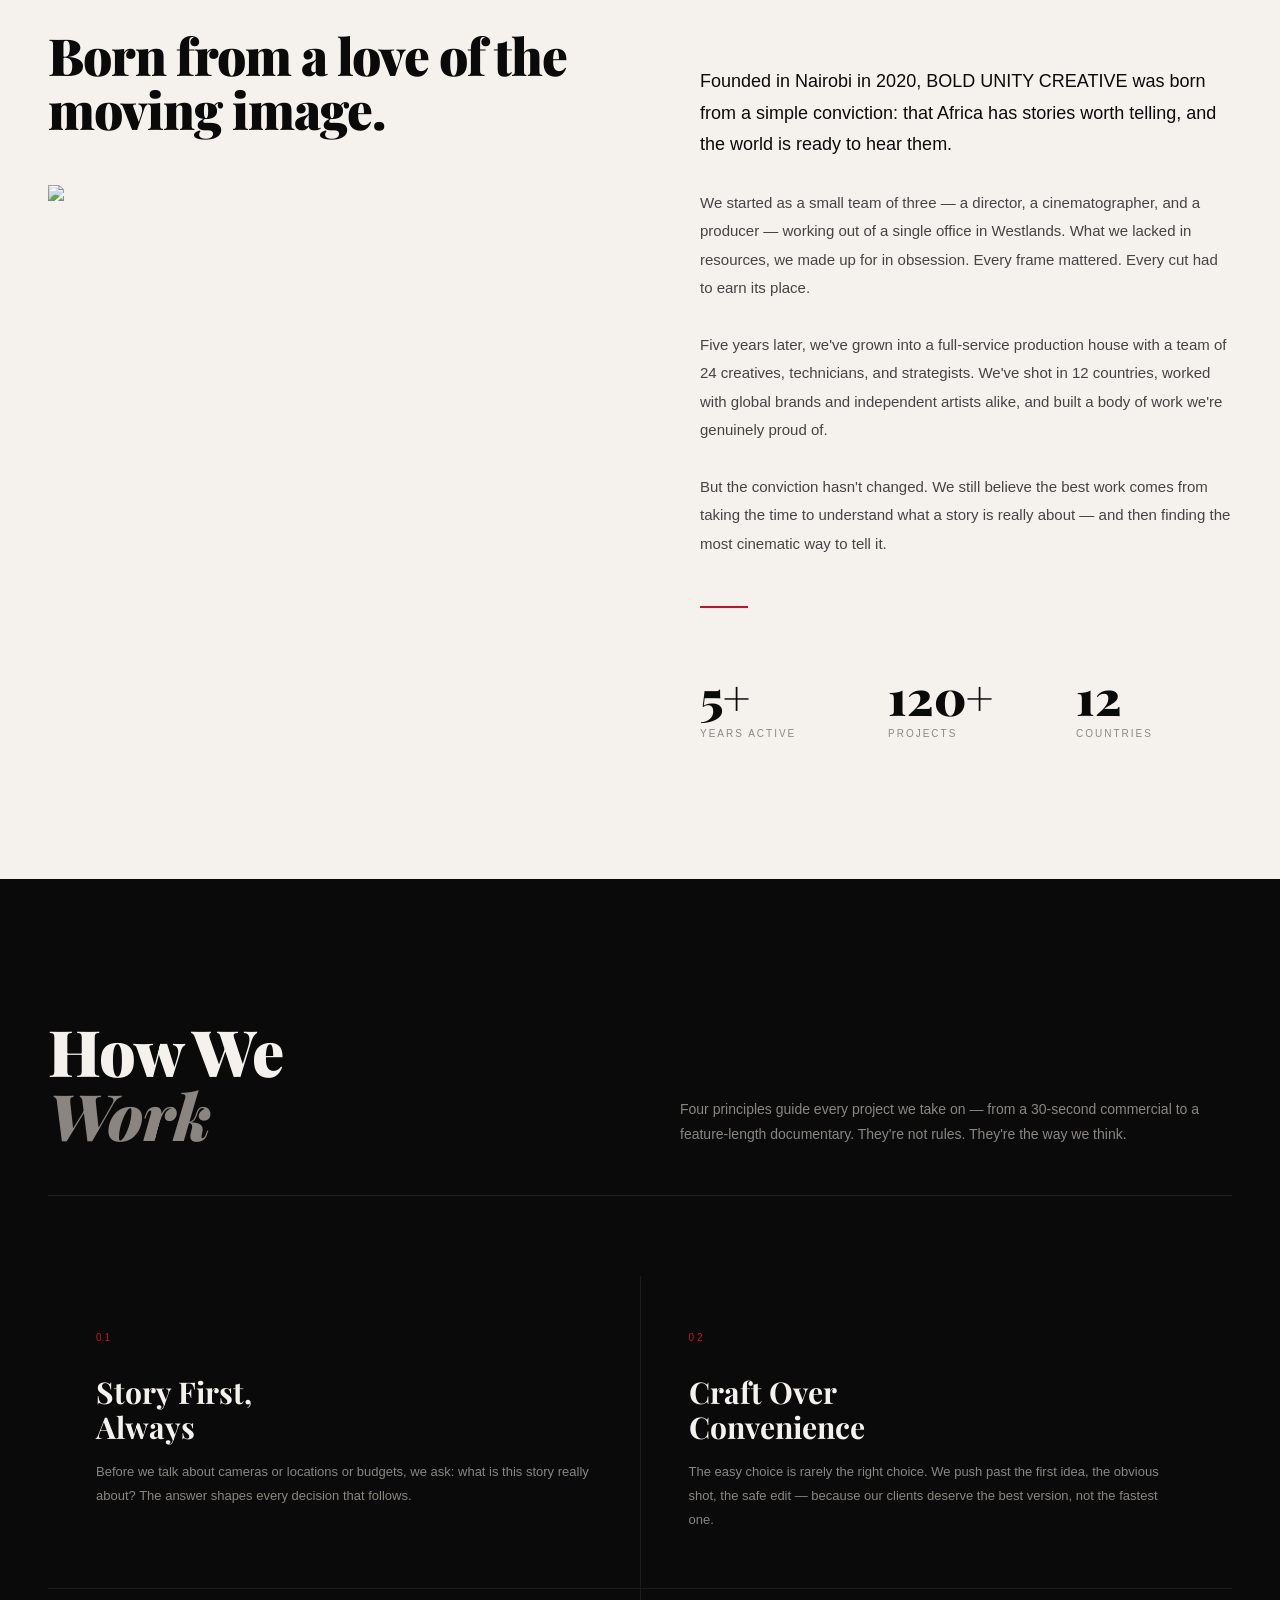
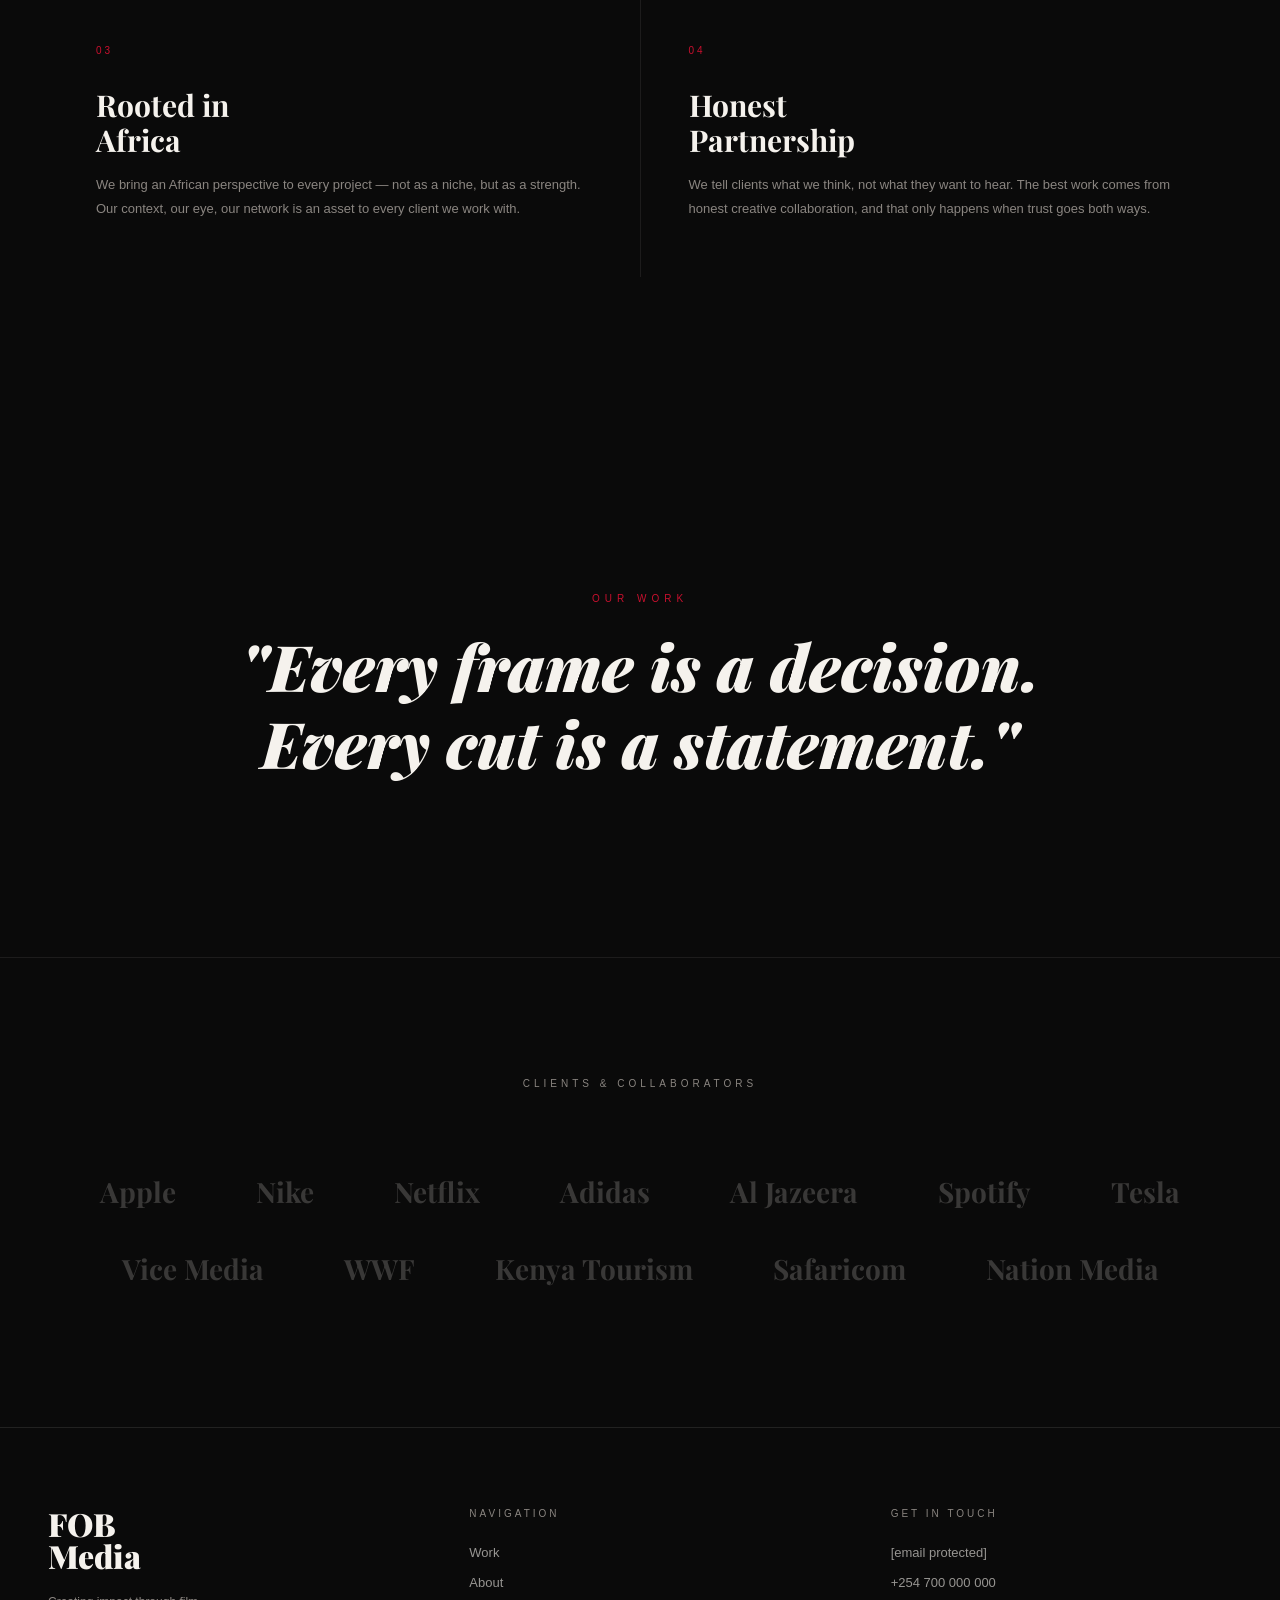
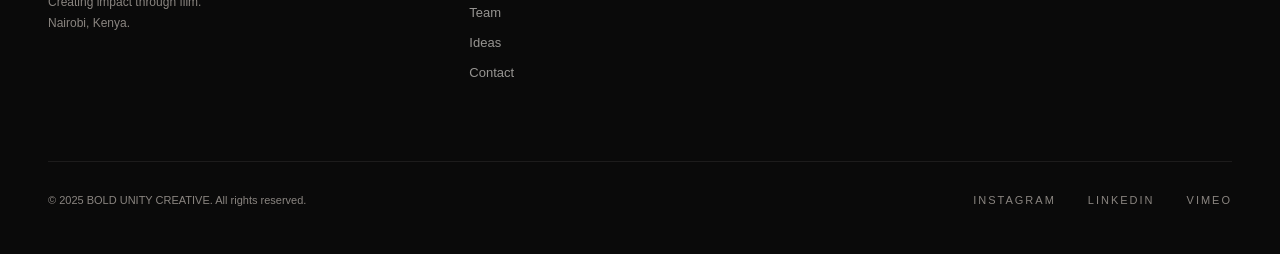
==== commit 160d2e83: "Add mobile hamburger menu to all pages" ====
--- a/about.html
+++ b/about.html
@@ -554,6 +554,12 @@
             <li><a href="team.html">Team</a></li>
             
         </ul>
+        
+        <button class="nav-hamburger" id="navHamburger" aria-label="Toggle menu" aria-expanded="false">
+            <span></span>
+            <span></span>
+            <span></span>
+        </button>
         <a href="index.html" class="nav-logo">BOLD UNITY CREATIVE</a>
         <ul class="nav-links">
             <li><a href="ideas.html">Ideas</a></li>
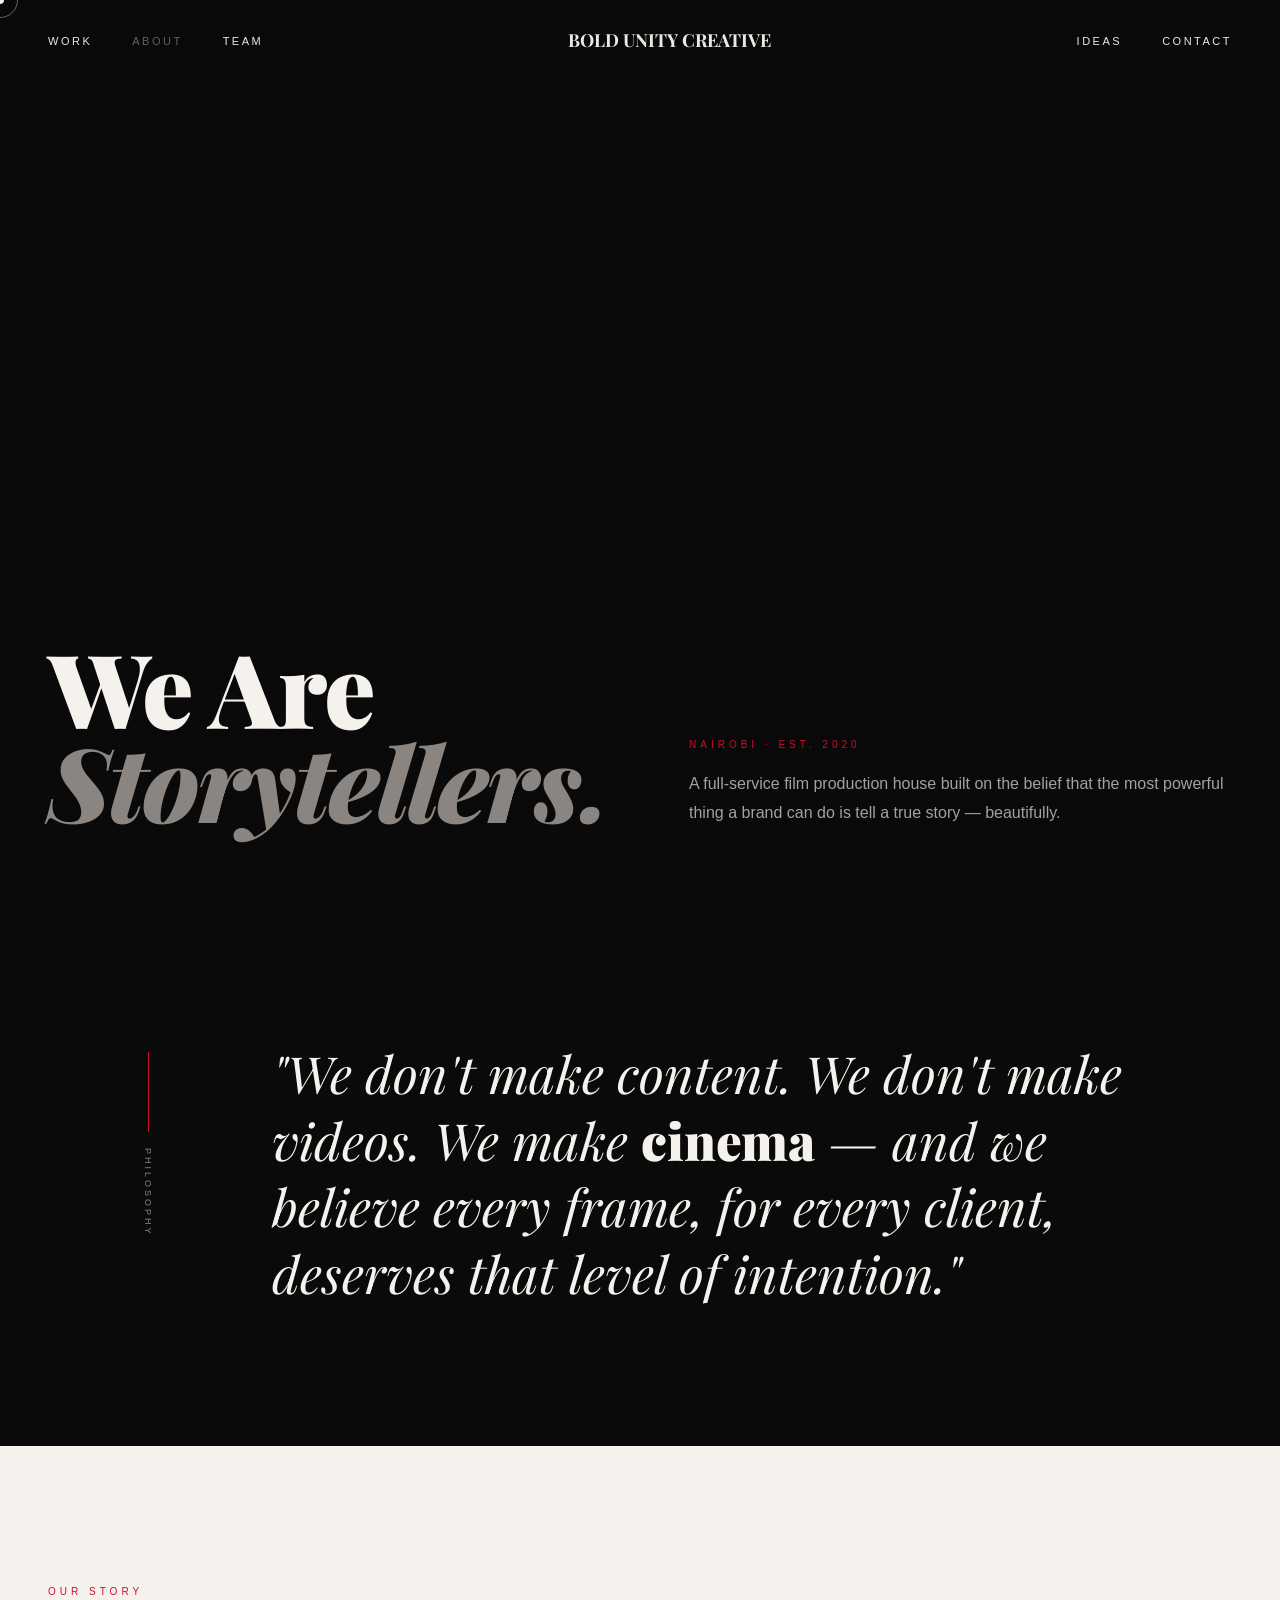
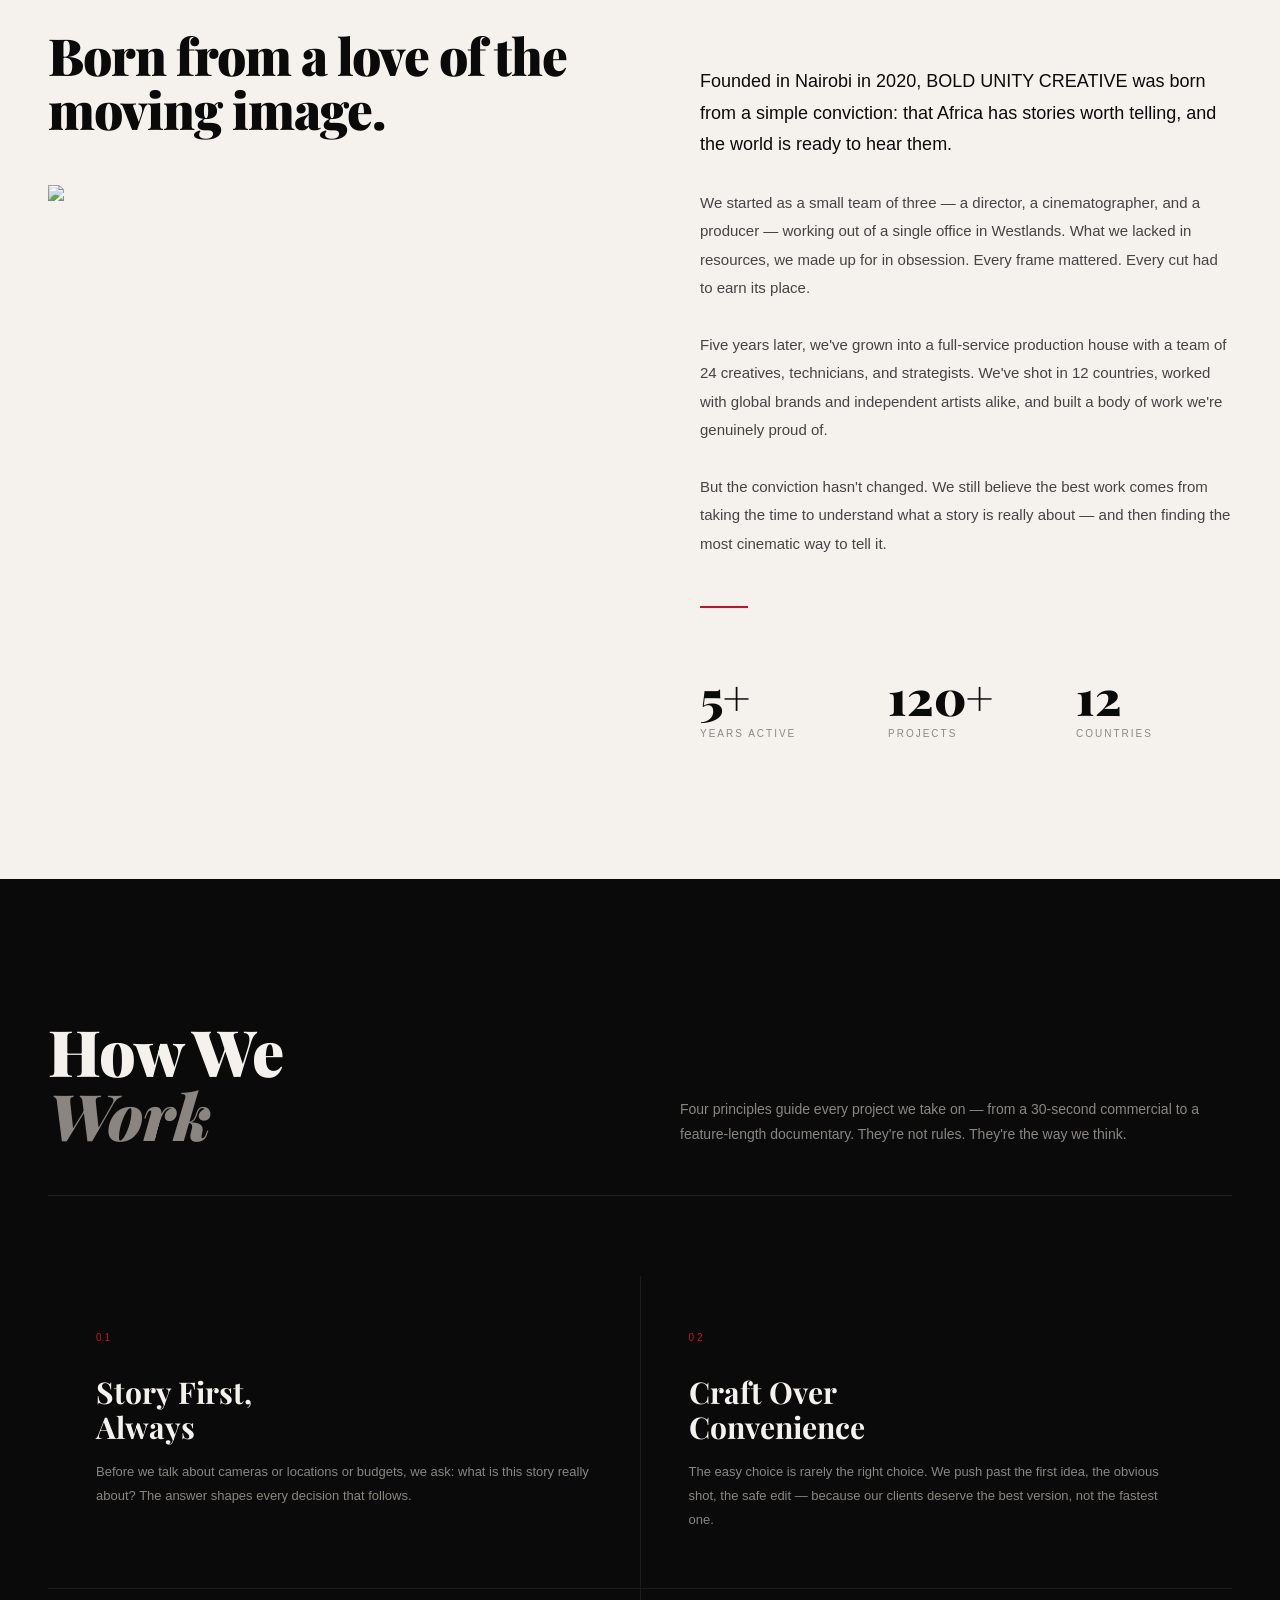
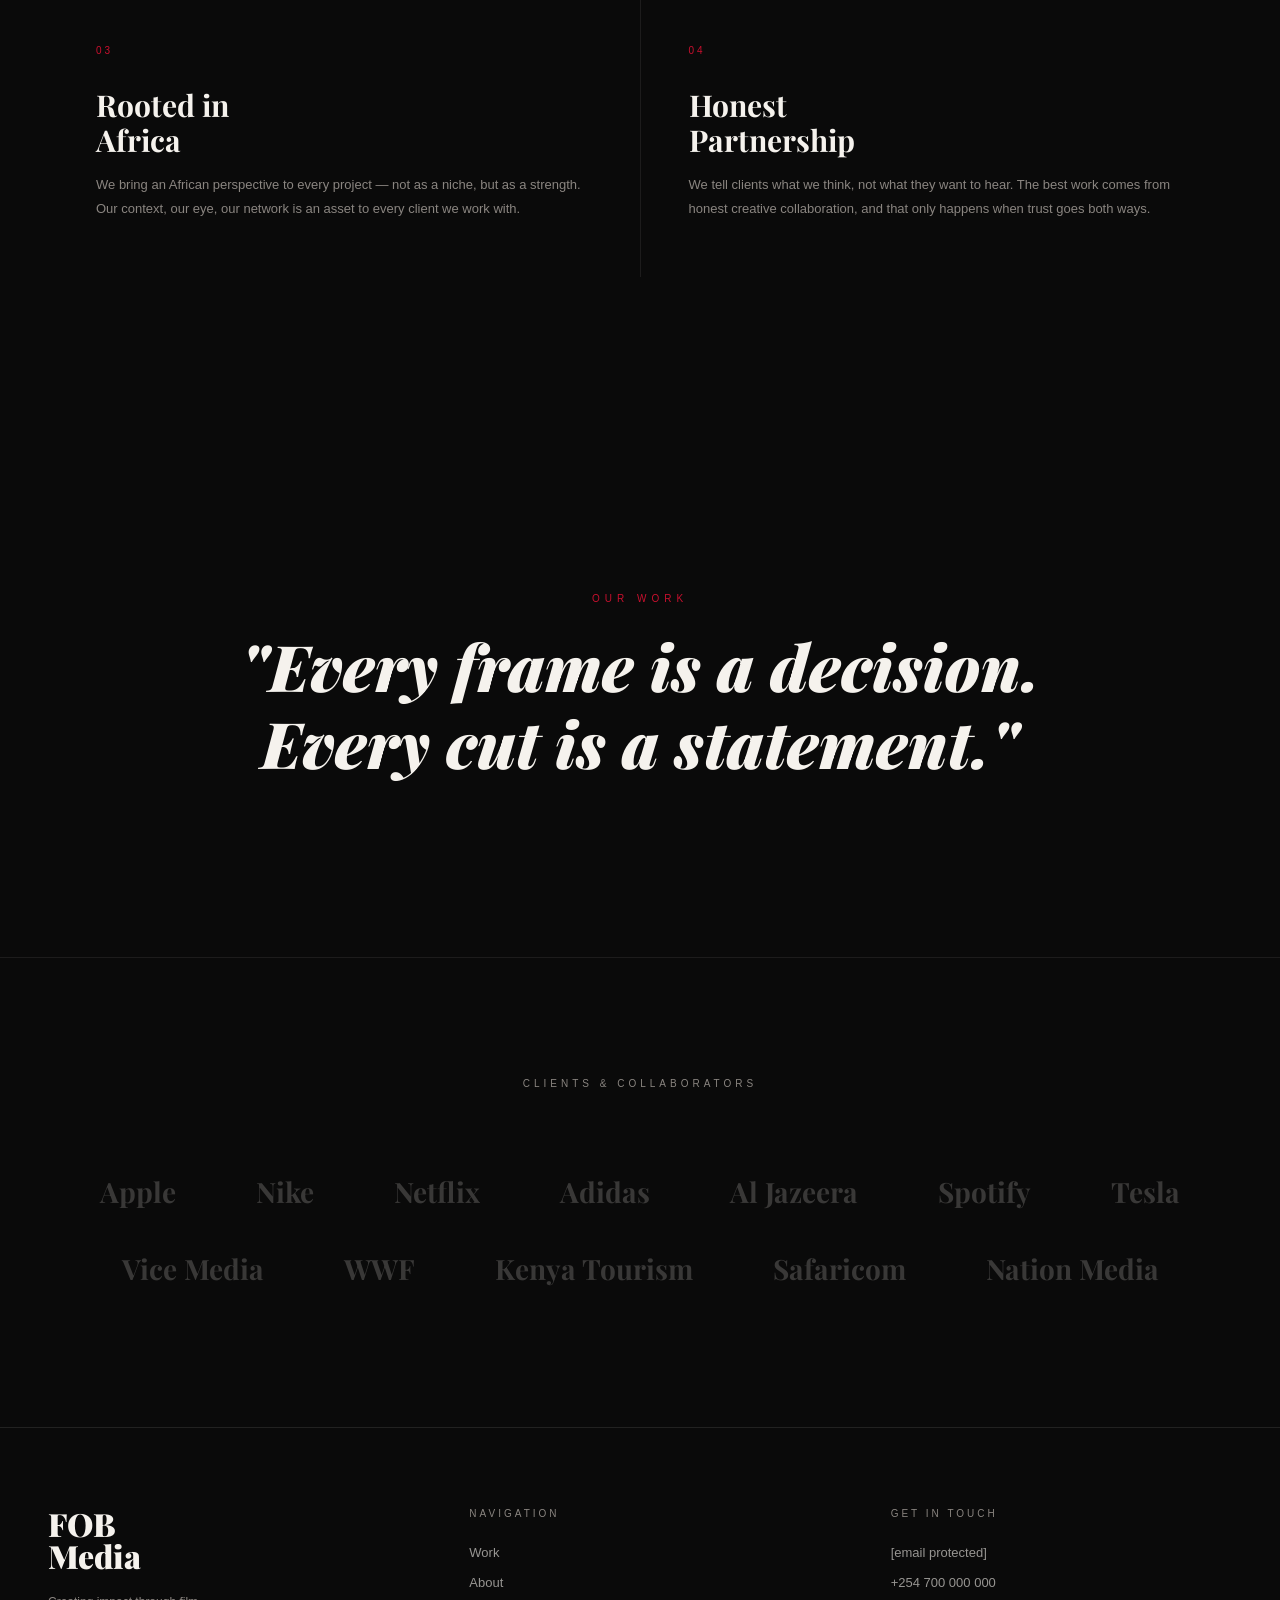
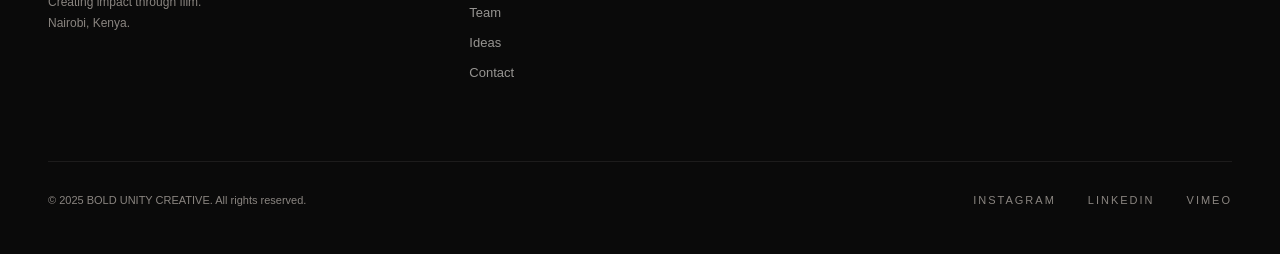
==== commit 83f98db8: "Add mobile navigation to all pages" ====
--- a/about.html
+++ b/about.html
@@ -4,6 +4,24 @@
     <meta charset="UTF-8">
     <meta name="viewport" content="width=device-width, initial-scale=1.0">
     <title>About — BOLD UNITY CREATIVE</title>
+    <meta name="description" content="Learn about Bold Unity Creative — our story, mission, and the team behind Kenya's most impactful visual storytelling.">
+    <meta name="keywords" content="about, team, mission, Kenya, film company, production company">
+    <meta name="robots" content="index, follow">
+
+    <!-- Open Graph -->
+    <meta property="og:type" content="website">
+    <meta property="og:title" content="About — BOLD UNITY CREATIVE">
+    <meta property="og:description" content="Learn about Bold Unity Creative and the team behind Kenya's most impactful visual storytelling.">
+    <meta property="og:url" content="https://boldunitycreative.com/about.html">
+    <meta property="og:site_name" content="Bold Unity Creative">
+
+    <!-- Twitter Card -->
+    <meta name="twitter:card" content="summary_large_image">
+    <meta name="twitter:title" content="About — BOLD UNITY CREATIVE">
+    <meta name="twitter:description" content="Learn about Bold Unity Creative and the team behind Kenya's most impactful visual storytelling.">
+
+    <!-- Favicon -->
+    <link rel="icon" type="image/svg+xml" href="data:image/svg+xml,%3Csvg xmlns='http://www.w3.org/2000/svg' viewBox='0 0 32 32'%3E%3Crect width='32' height='32' fill='%23c8102e'/%3E%3Ctext x='50%25' y='55%25' font-size='20' fill='%23f5f2ed' text-anchor='middle' dominant-baseline='middle' font-family='serif'%3EB%3C/text%3E%3C/svg%3E">
     <link href="https://fonts.googleapis.com/css2?family=Playfair+Display:ital,wght@0,400;0,700;0,900;1,400;1,700&display=swap" rel="stylesheet">
     <style>
         :root {
@@ -513,6 +531,109 @@
             transition: color 0.3s;
         }
         .footer-social a:hover { color: var(--white); }
+
+        /* Mobile Nav */
+        .nav-hamburger {
+            display: none;
+            flex-direction: column;
+            justify-content: center;
+            align-items: center;
+            width: 44px;
+            height: 44px;
+            background: none;
+            border: none;
+            cursor: pointer;
+            padding: 0;
+            z-index: 1002;
+            position: relative;
+        }
+        .nav-hamburger span {
+            display: block;
+            width: 26px;
+            height: 2px;
+            background: var(--white);
+            border-radius: 1px;
+            transition: transform 0.4s ease, opacity 0.3s ease;
+            position: absolute;
+        }
+        .nav-hamburger span:nth-child(1) { transform: translateY(-8px); }
+        .nav-hamburger span:nth-child(2) { transform: translateY(0); }
+        .nav-hamburger span:nth-child(3) { transform: translateY(8px); }
+        .nav-hamburger.active span:nth-child(1) { transform: translateY(0) rotate(45deg); }
+        .nav-hamburger.active span:nth-child(2) { opacity: 0; }
+        .nav-hamburger.active span:nth-child(3) { transform: translateY(0) rotate(-45deg); }
+
+        .mobile-nav-overlay {
+            position: fixed;
+            inset: 0;
+            background: rgba(10, 10, 10, 0.97);
+            z-index: 9999;
+            display: flex;
+            align-items: center;
+            justify-content: center;
+            opacity: 0;
+            visibility: hidden;
+            transition: opacity 0.5s ease, visibility 0.5s ease;
+            pointer-events: none;
+        }
+        .mobile-nav-overlay.active {
+            opacity: 1;
+            visibility: visible;
+            pointer-events: all;
+        }
+        .mobile-nav-menu { list-style: none; text-align: center; }
+        .mobile-nav-menu li {
+            margin: 28px 0;
+            opacity: 0;
+            transform: translateY(20px);
+            transition: opacity 0.5s ease, transform 0.5s ease;
+        }
+        .mobile-nav-overlay.active .mobile-nav-menu li {
+            opacity: 1;
+            transform: translateY(0);
+        }
+        .mobile-nav-overlay.active .mobile-nav-menu li:nth-child(1) { transition-delay: 0.05s; }
+        .mobile-nav-overlay.active .mobile-nav-menu li:nth-child(2) { transition-delay: 0.1s; }
+        .mobile-nav-overlay.active .mobile-nav-menu li:nth-child(3) { transition-delay: 0.15s; }
+        .mobile-nav-overlay.active .mobile-nav-menu li:nth-child(4) { transition-delay: 0.2s; }
+        .mobile-nav-overlay.active .mobile-nav-menu li:nth-child(5) { transition-delay: 0.25s; }
+        .mobile-nav-overlay.active .mobile-nav-menu li:nth-child(6) { transition-delay: 0.3s; }
+        .mobile-nav-overlay.active .mobile-nav-menu li:nth-child(7) { transition-delay: 0.35s; }
+        .mobile-nav-menu a {
+            display: block;
+            font-family: var(--font-serif);
+            font-size: 36px;
+            font-weight: 700;
+            color: var(--white);
+            text-decoration: none;
+            letter-spacing: -0.5px;
+            line-height: 1.3;
+            transition: color 0.3s ease;
+        }
+        .mobile-nav-menu a:hover { color: var(--red); }
+        .mobile-nav-social {
+            margin-top: 48px;
+            padding-top: 32px;
+            border-top: 1px solid rgba(245,242,237,0.1);
+            display: flex;
+            justify-content: center;
+            gap: 32px;
+        }
+        .mobile-nav-social a {
+            font-size: 10px;
+            letter-spacing: 2.5px;
+            text-transform: uppercase;
+            color: var(--gray);
+            text-decoration: none;
+            transition: color 0.3s;
+        }
+        .mobile-nav-social a:hover { color: var(--white); }
+        body.menu-open { overflow: hidden; }
+
+        @media (max-width: 768px) {
+            .nav-hamburger { display: flex; }
+            .main-nav .nav-links { display: none; }
+        }
 
         /* Responsive */
         @media (max-width: 1024px) {
@@ -788,4 +909,52 @@
         document.querySelectorAll('.story-stat-number').forEach(el => {
             const text = el.textContent.trim();
         })
-     +
+        // Mobile nav toggle
+        (function() {
+            var btn = document.getElementById("navHamburger");
+            var overlay = document.getElementById("mobileNav");
+            if (!btn || !overlay) return;
+            btn.addEventListener("click", function() {
+                var open = document.body.classList.toggle("menu-open");
+                btn.classList.toggle("active", open);
+                overlay.classList.toggle("active", open);
+                btn.setAttribute("aria-expanded", open ? "true" : "false");
+            });
+            overlay.querySelectorAll("a").forEach(function(a) {
+                a.addEventListener("click", function() {
+                    document.body.classList.remove("menu-open");
+                    btn.classList.remove("active");
+                    overlay.classList.remove("active");
+                    btn.setAttribute("aria-expanded", "false");
+                });
+            });
+            document.addEventListener("keydown", function(e) {
+                if (e.key === "Escape") {
+                    document.body.classList.remove("menu-open");
+                    btn.classList.remove("active");
+                    overlay.classList.remove("active");
+                    btn.setAttribute("aria-expanded", "false");
+                }
+            });
+        })();
+    </script>
+
+    <div class="mobile-nav-overlay" id="mobileNav">
+        <ul class="mobile-nav-menu">
+            <li><a href="index.html">Home</a></li>
+            <li><a href="work.html">Work</a></li>
+            <li><a href="about.html">About</a></li>
+            <li><a href="team.html">Team</a></li>
+            <li><a href="ideas.html">Ideas</a></li>
+            <li><a href="contact.html">Contact</a></li>
+            <li><a href="careers.html">Careers</a></li>
+        </ul>
+        <div class="mobile-nav-social">
+            <a href="#" aria-label="Instagram">Instagram</a>
+            <a href="#" aria-label="Vimeo">Vimeo</a>
+            <a href="#" aria-label="LinkedIn">LinkedIn</a>
+        </div>
+    </div>
+</body>
+</html>
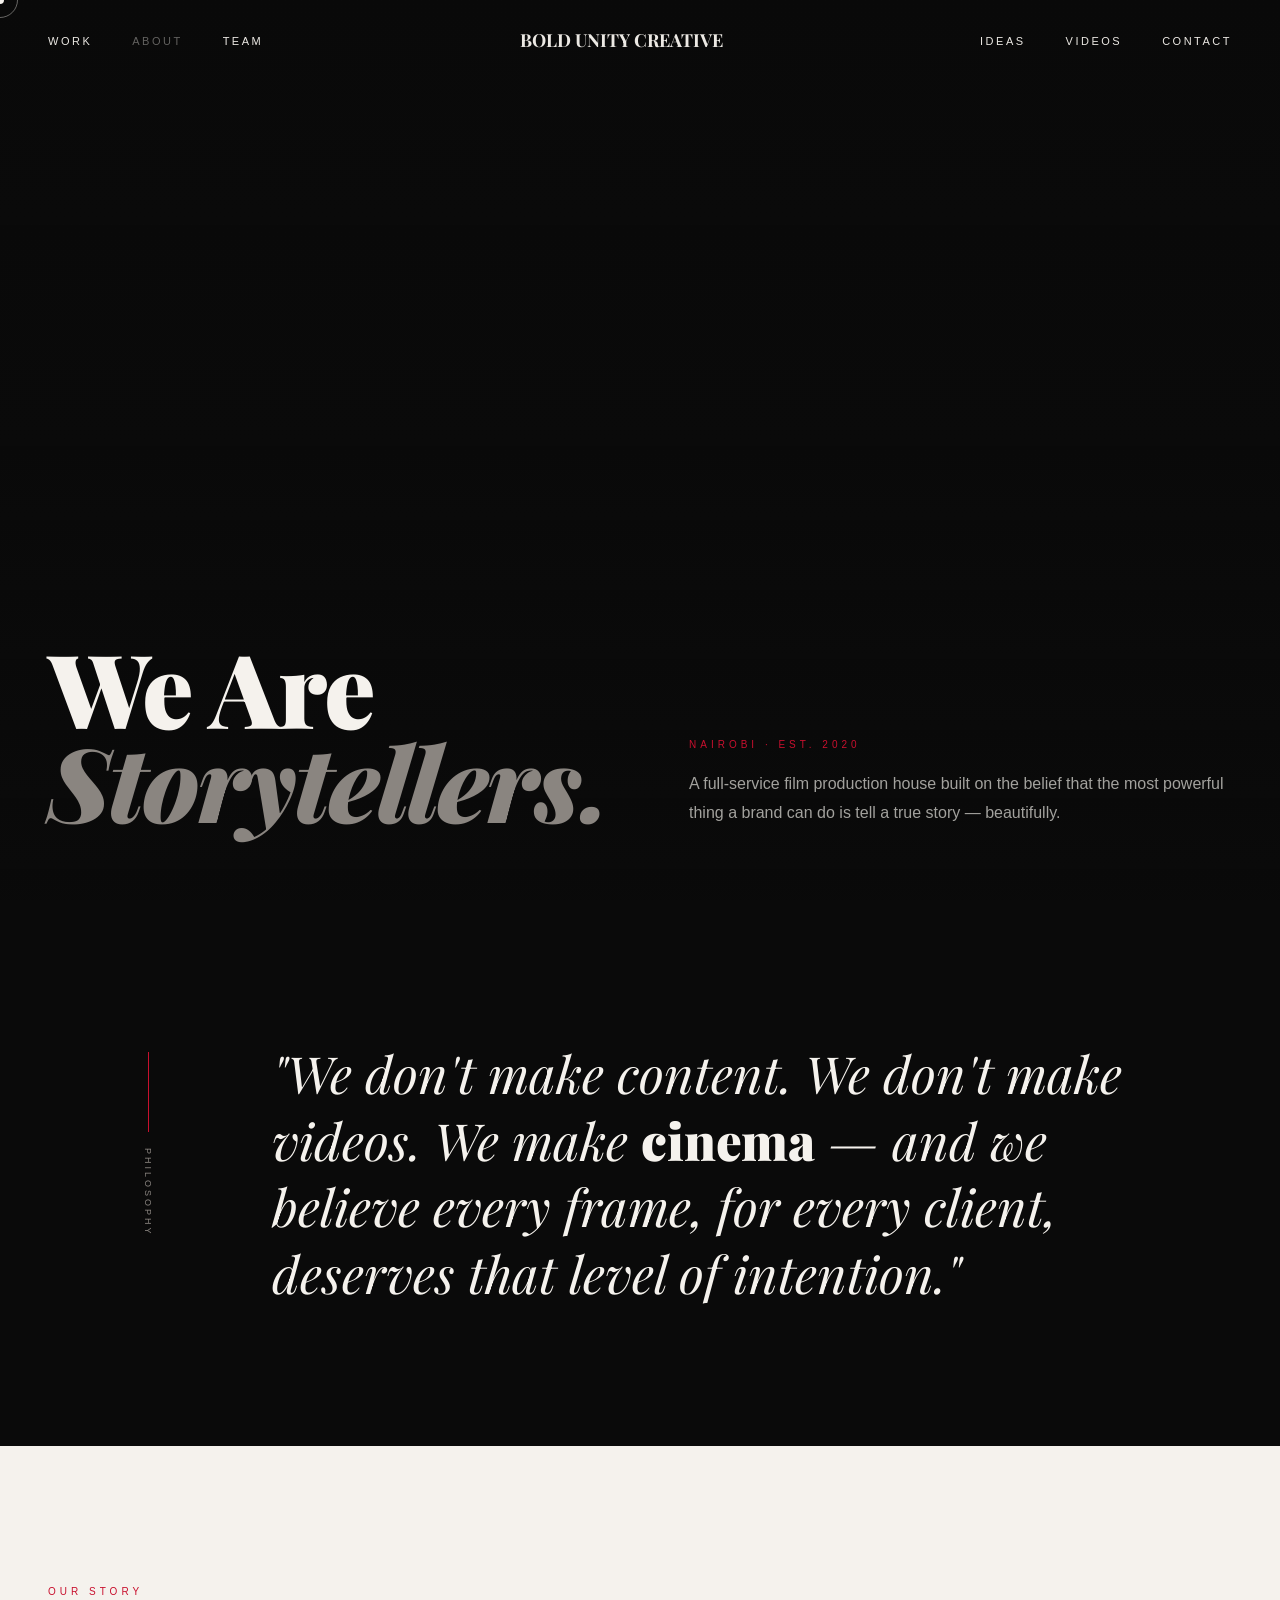
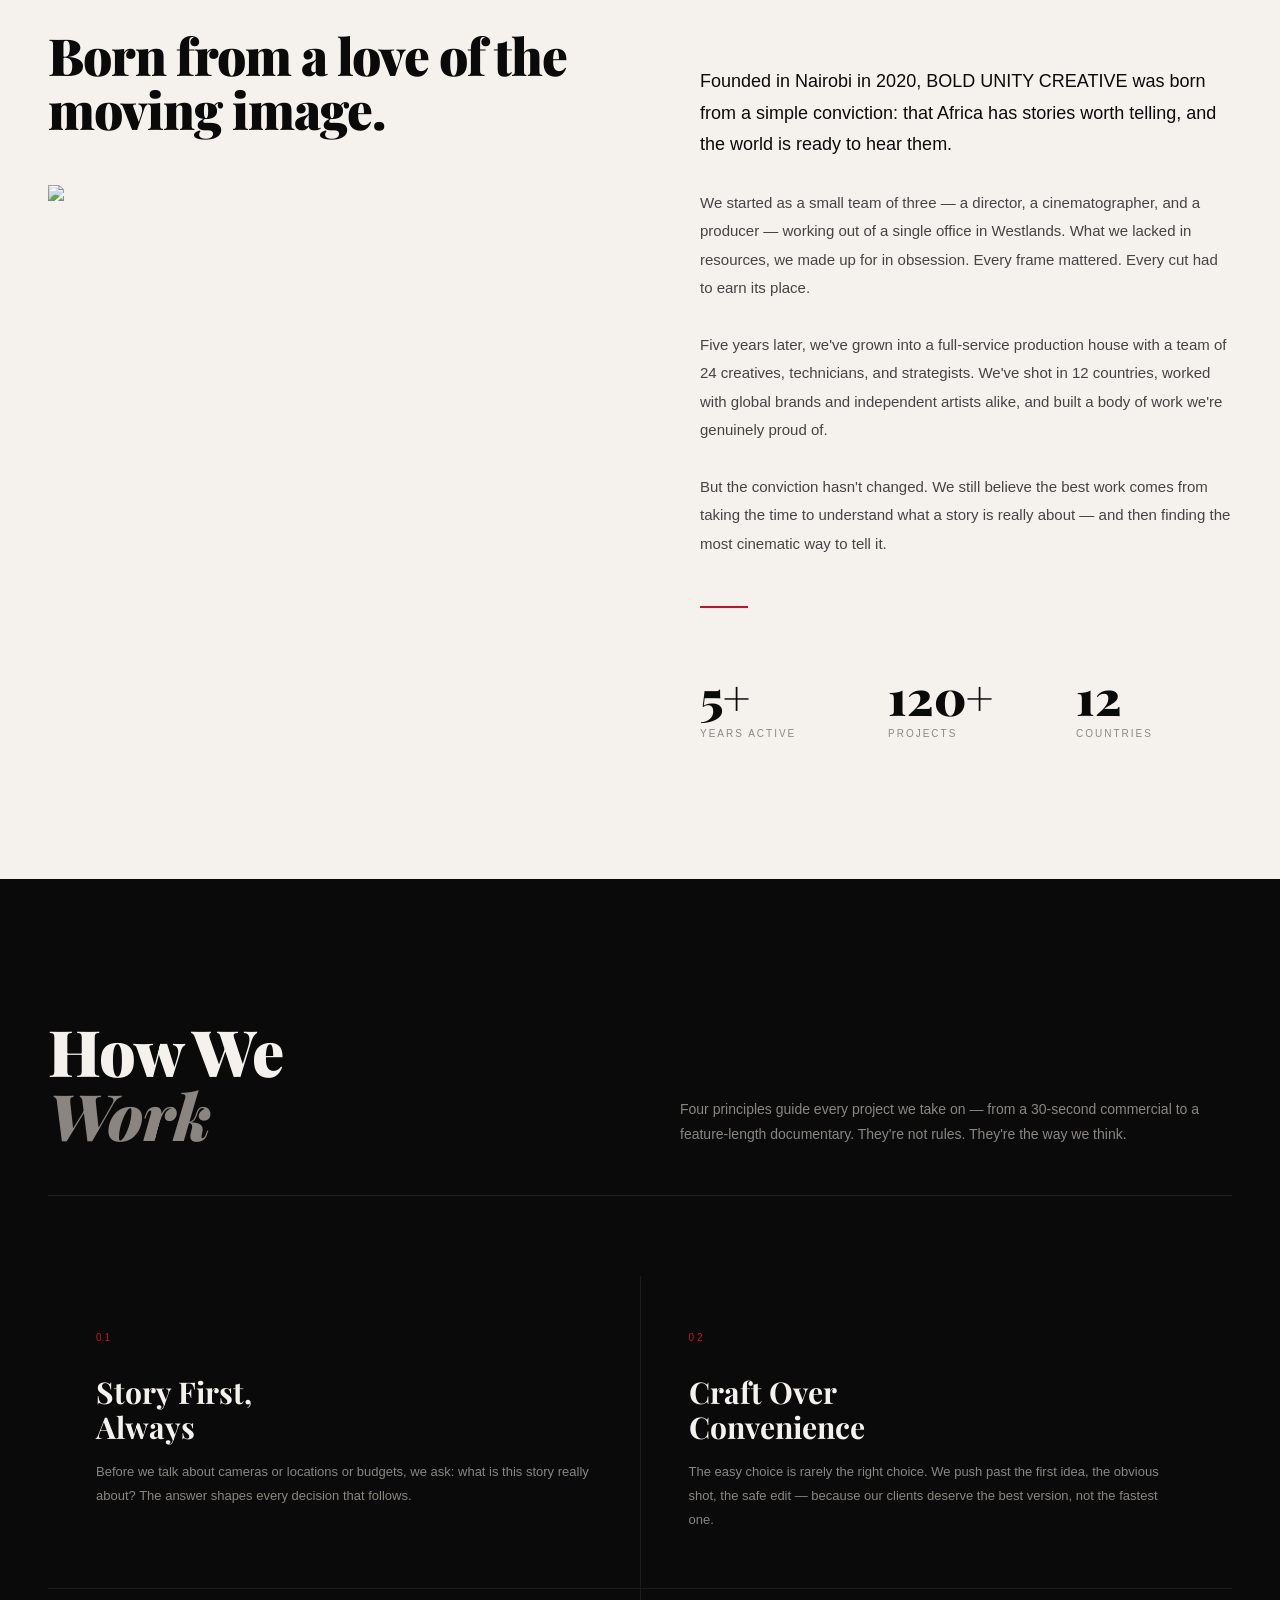
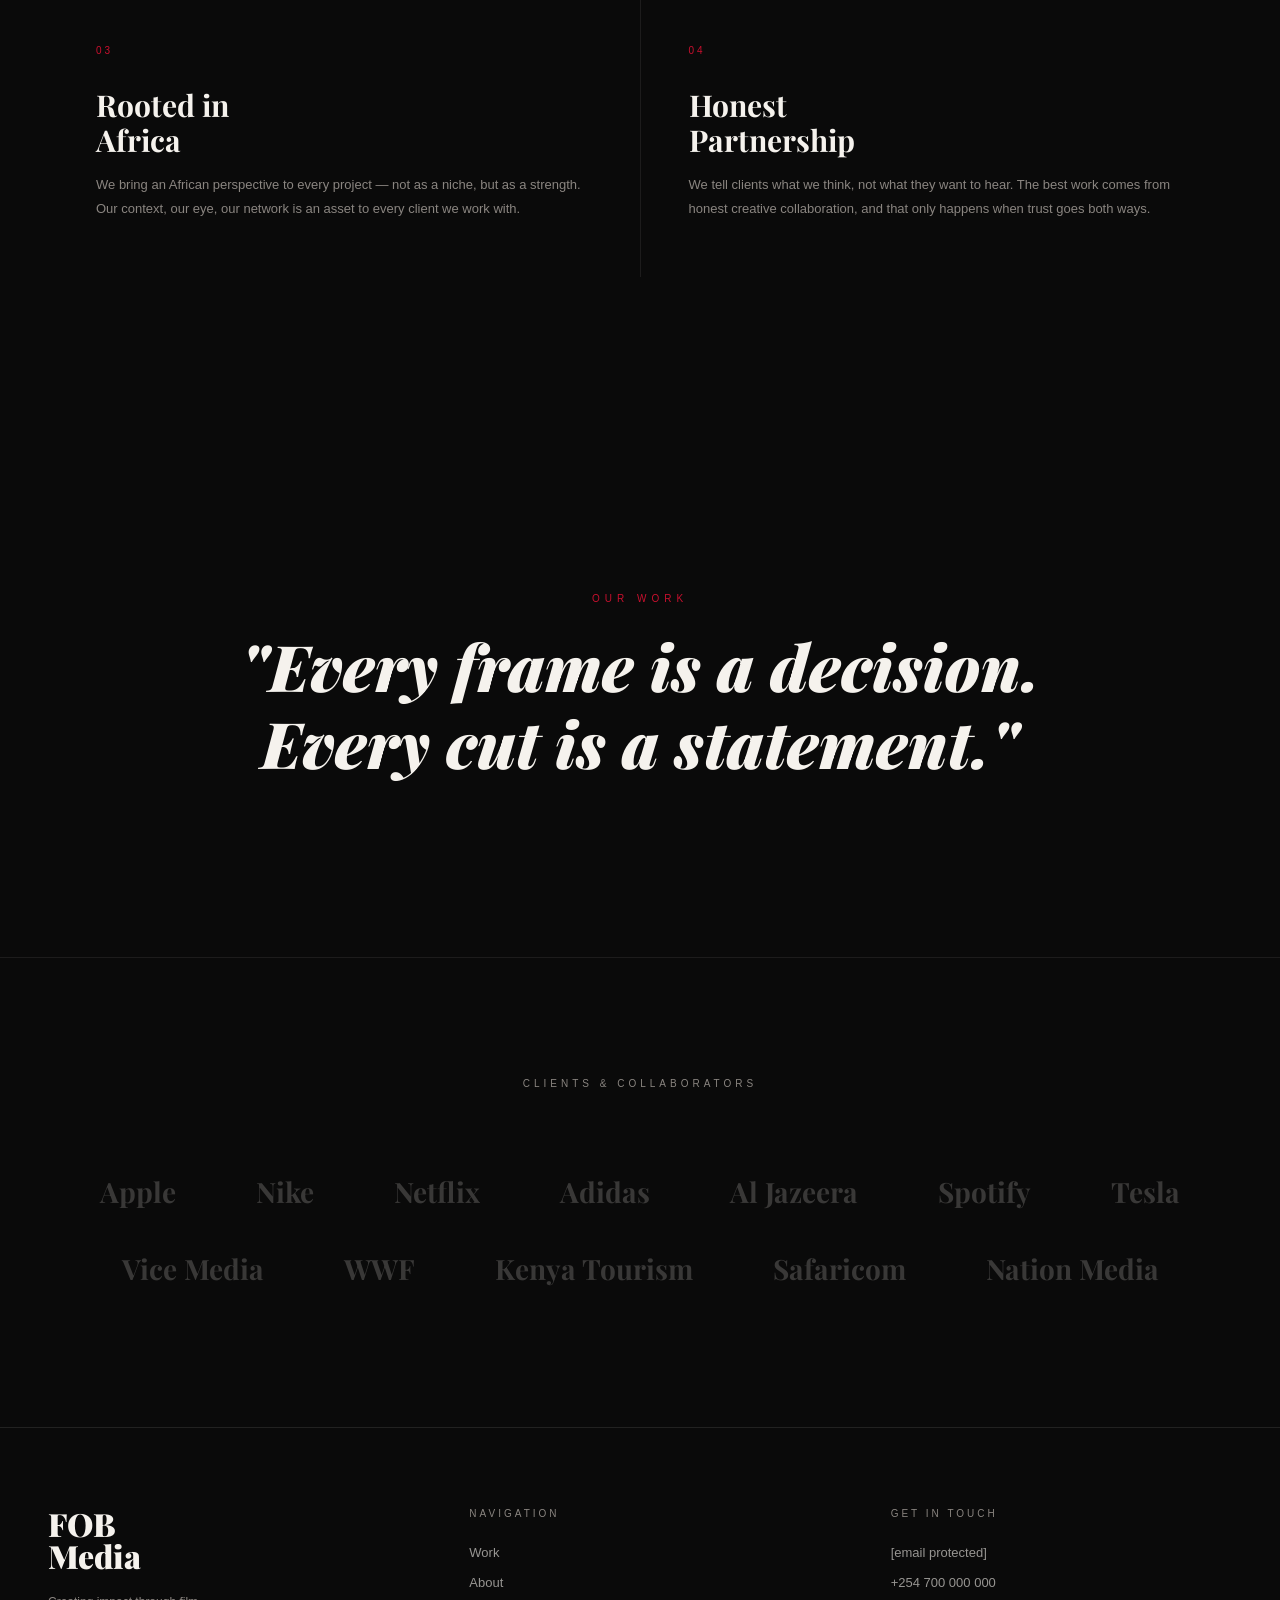
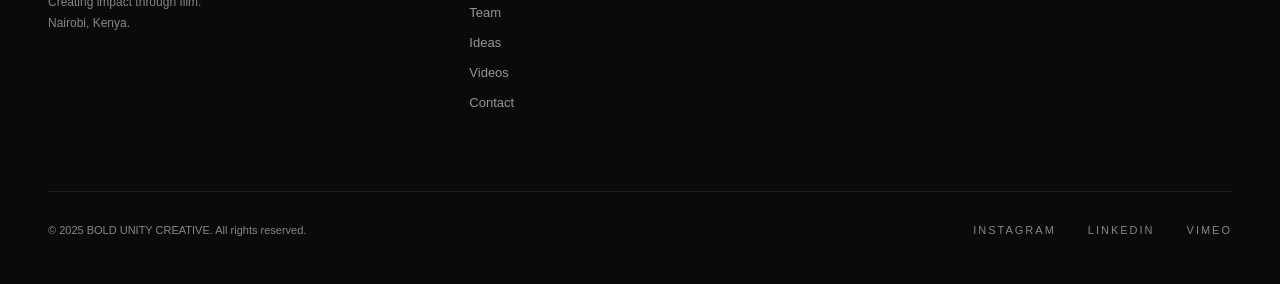
==== commit 993f0a2b: "Add videos section and static project details" ====
--- a/about.html
+++ b/about.html
@@ -684,6 +684,7 @@
         <a href="index.html" class="nav-logo">BOLD UNITY CREATIVE</a>
         <ul class="nav-links">
             <li><a href="ideas.html">Ideas</a></li>
+            <li><a href="videos.html">Videos</a></li>
             <li><a href="contact.html">Contact</a></li>
         </ul>
     </nav>
@@ -823,6 +824,7 @@
                     <li><a href="about.html">About</a></li>
                     <li><a href="team.html">Team</a></li>
                     <li><a href="ideas.html">Ideas</a></li>
+                    <li><a href="videos.html">Videos</a></li>
                     <li><a href="contact.html">Contact</a></li>
                 </ul>
             </div>
@@ -947,6 +949,7 @@
             <li><a href="about.html">About</a></li>
             <li><a href="team.html">Team</a></li>
             <li><a href="ideas.html">Ideas</a></li>
+            <li><a href="videos.html">Videos</a></li>
             <li><a href="contact.html">Contact</a></li>
             <li><a href="careers.html">Careers</a></li>
         </ul>
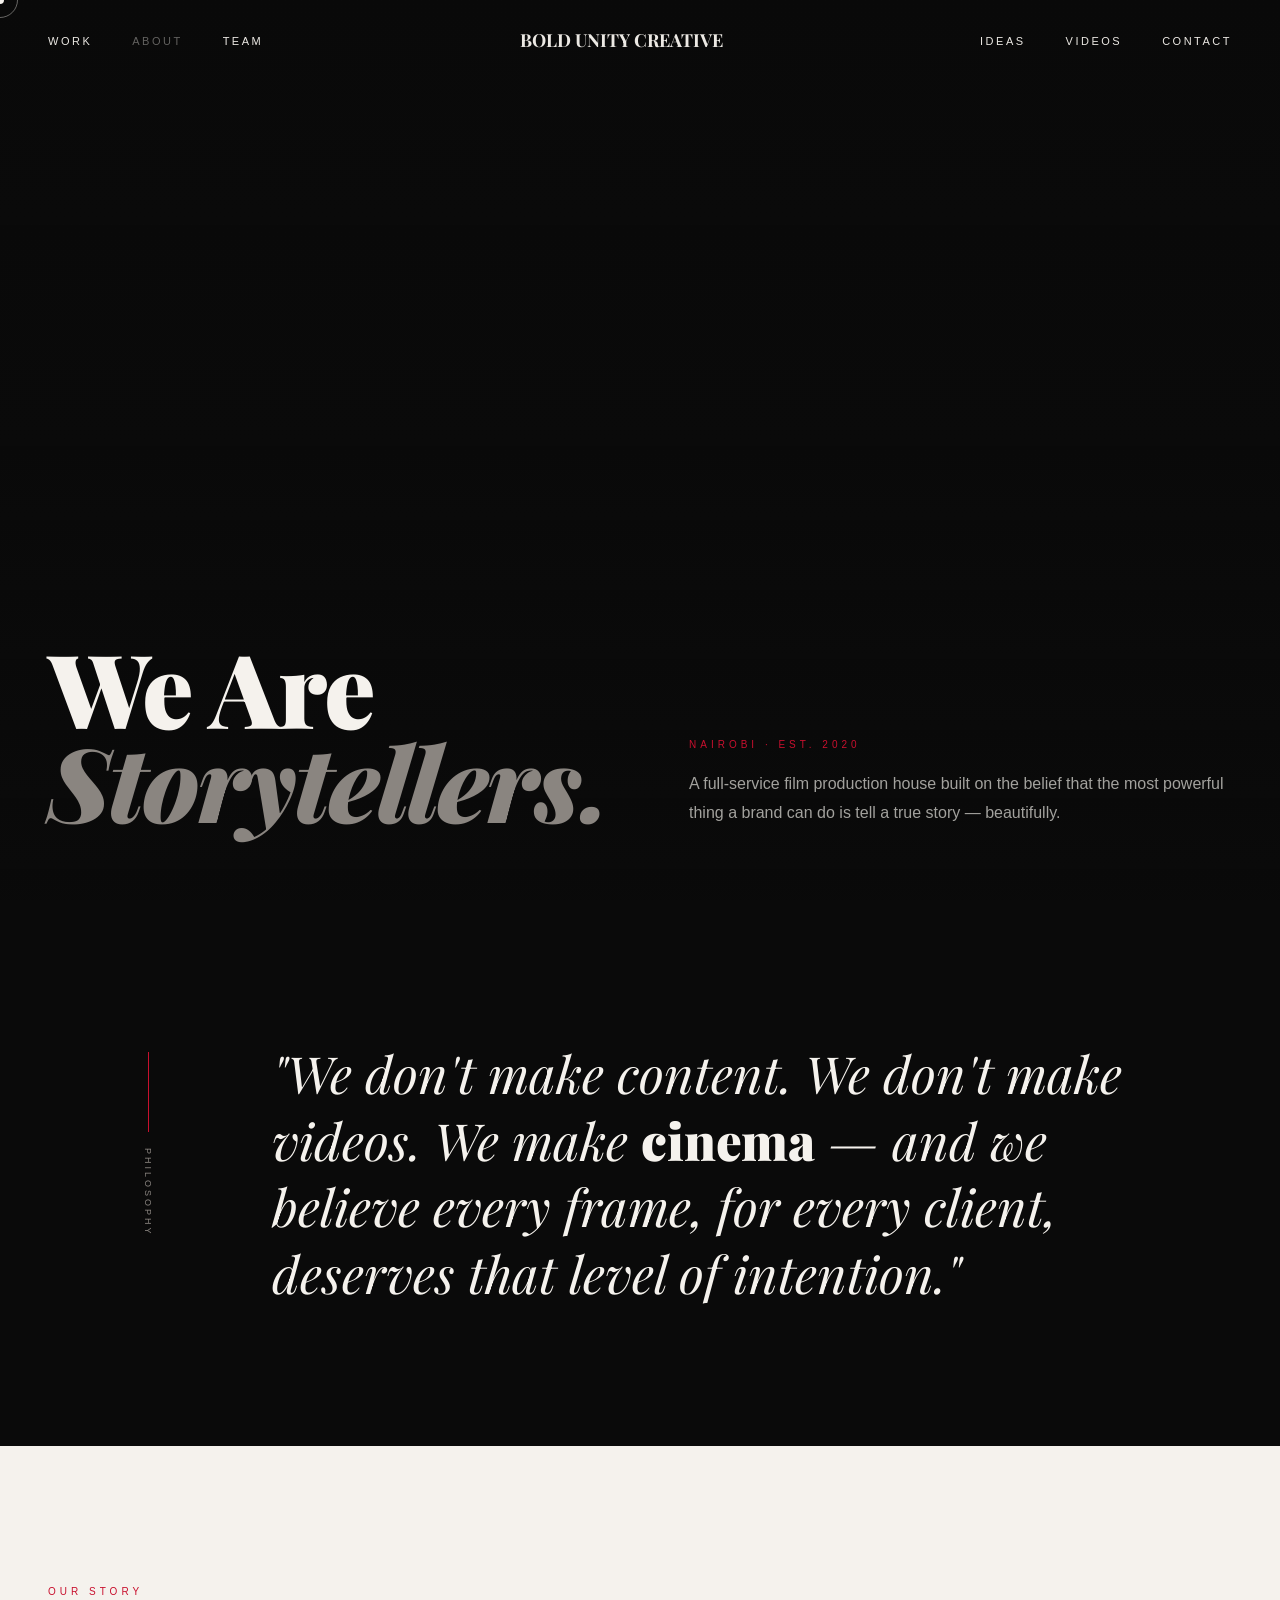
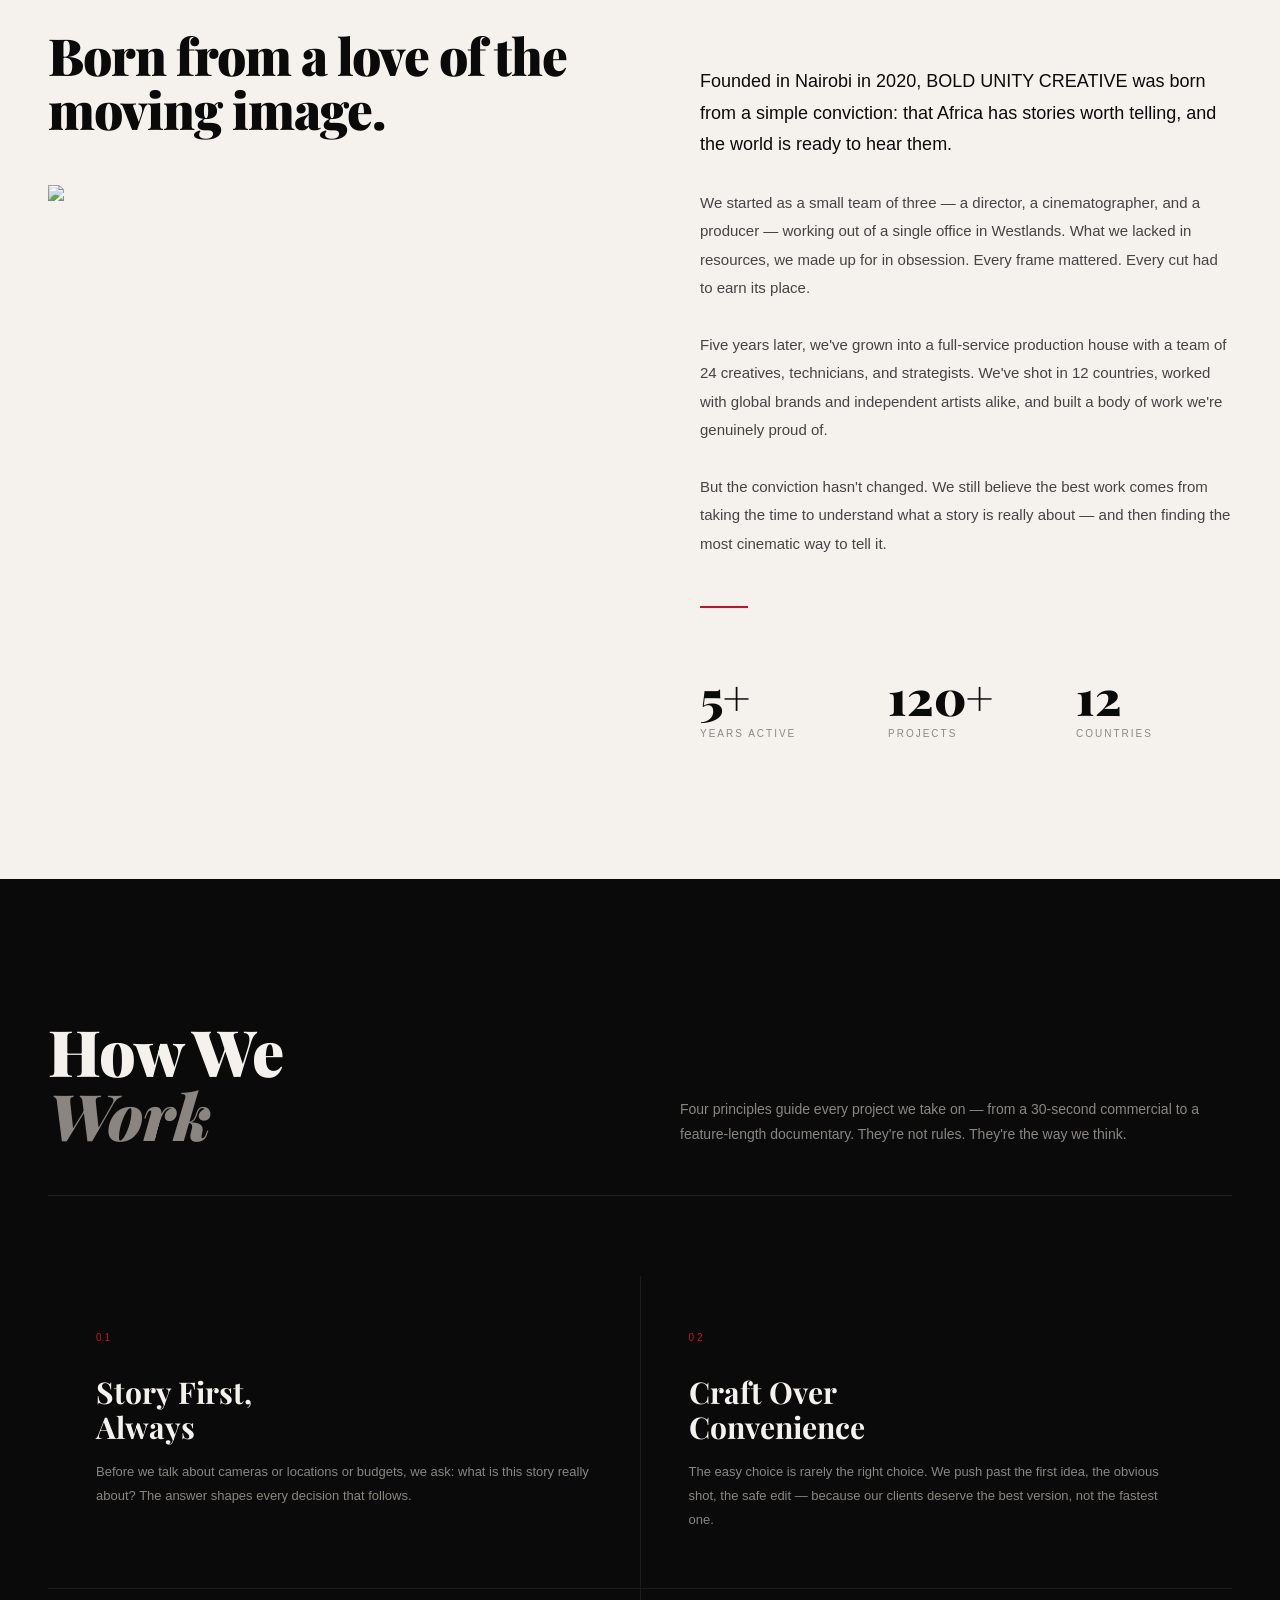
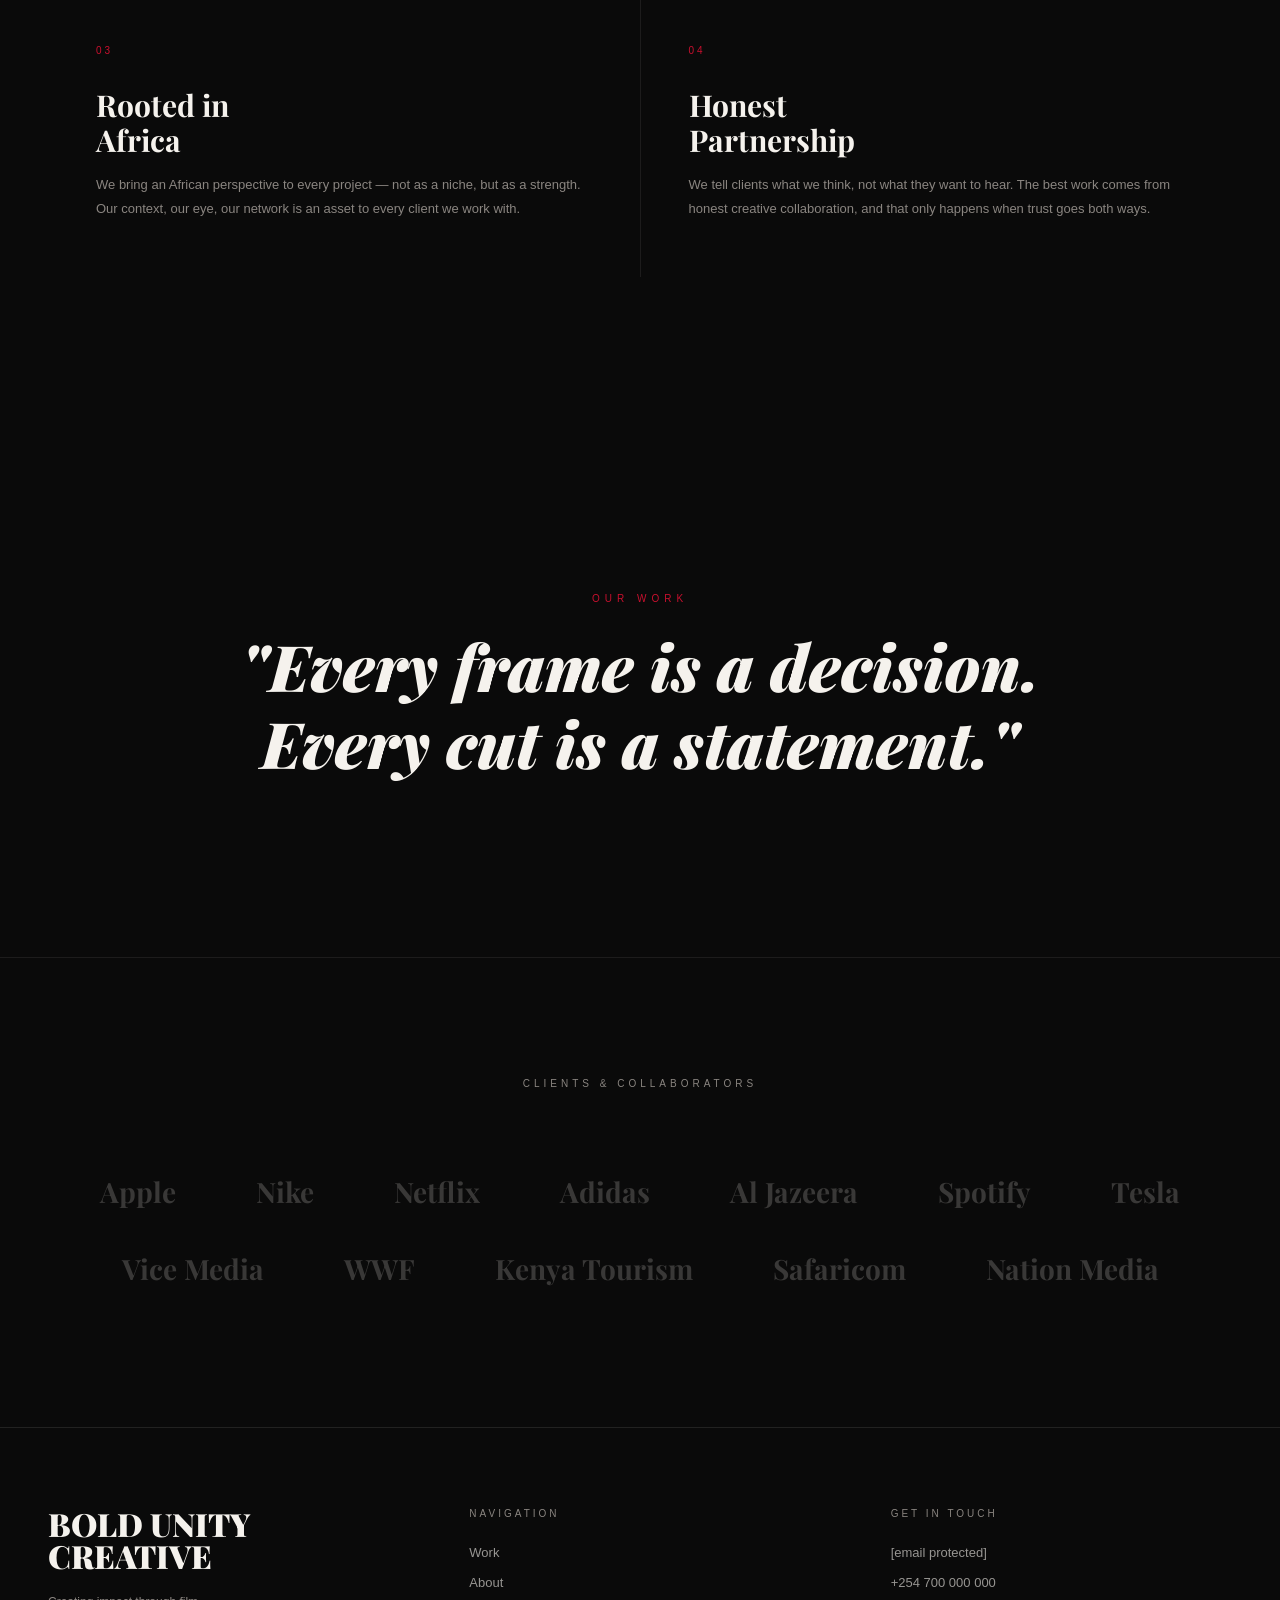
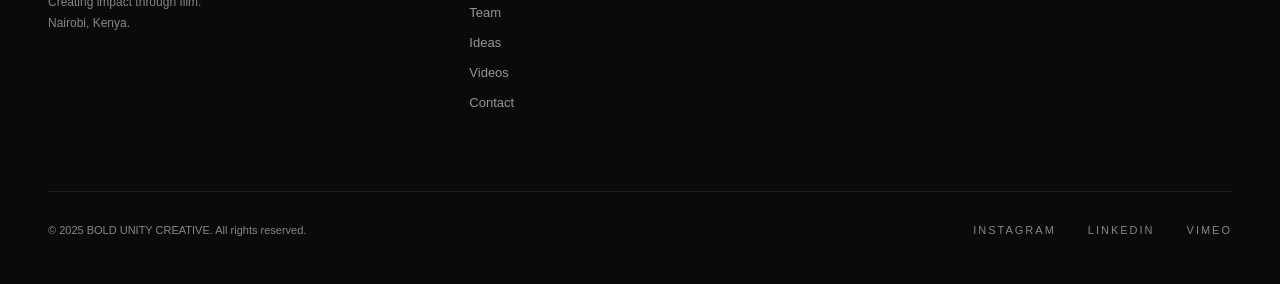
==== commit 45aaad3b: "Update footer brand name" ====
--- a/about.html
+++ b/about.html
@@ -814,7 +814,7 @@
     <footer>
         <div class="footer-top">
             <div>
-                <div class="footer-brand">FOB<br>Media</div>
+                <div class="footer-brand">BOLD UNITY<br>CREATIVE</div>
                 <p class="footer-tagline">Creating impact through film.<br>Nairobi, Kenya.</p>
             </div>
             <div>
@@ -940,24 +940,5 @@
                 }
             });
         })();
-    </script>
-
-    <div class="mobile-nav-overlay" id="mobileNav">
-        <ul class="mobile-nav-menu">
-            <li><a href="index.html">Home</a></li>
-            <li><a href="work.html">Work</a></li>
-            <li><a href="about.html">About</a></li>
-            <li><a href="team.html">Team</a></li>
-            <li><a href="ideas.html">Ideas</a></li>
-            <li><a href="videos.html">Videos</a></li>
-            <li><a href="contact.html">Contact</a></li>
-            <li><a href="careers.html">Careers</a></li>
-        </ul>
-        <div class="mobile-nav-social">
-            <a href="#" aria-label="Instagram">Instagram</a>
-            <a href="#" aria-label="Vimeo">Vimeo</a>
-            <a href="#" aria-label="LinkedIn">LinkedIn</a>
-        </div>
-    </div>
-</body>
+    </script></body>
 </html>
